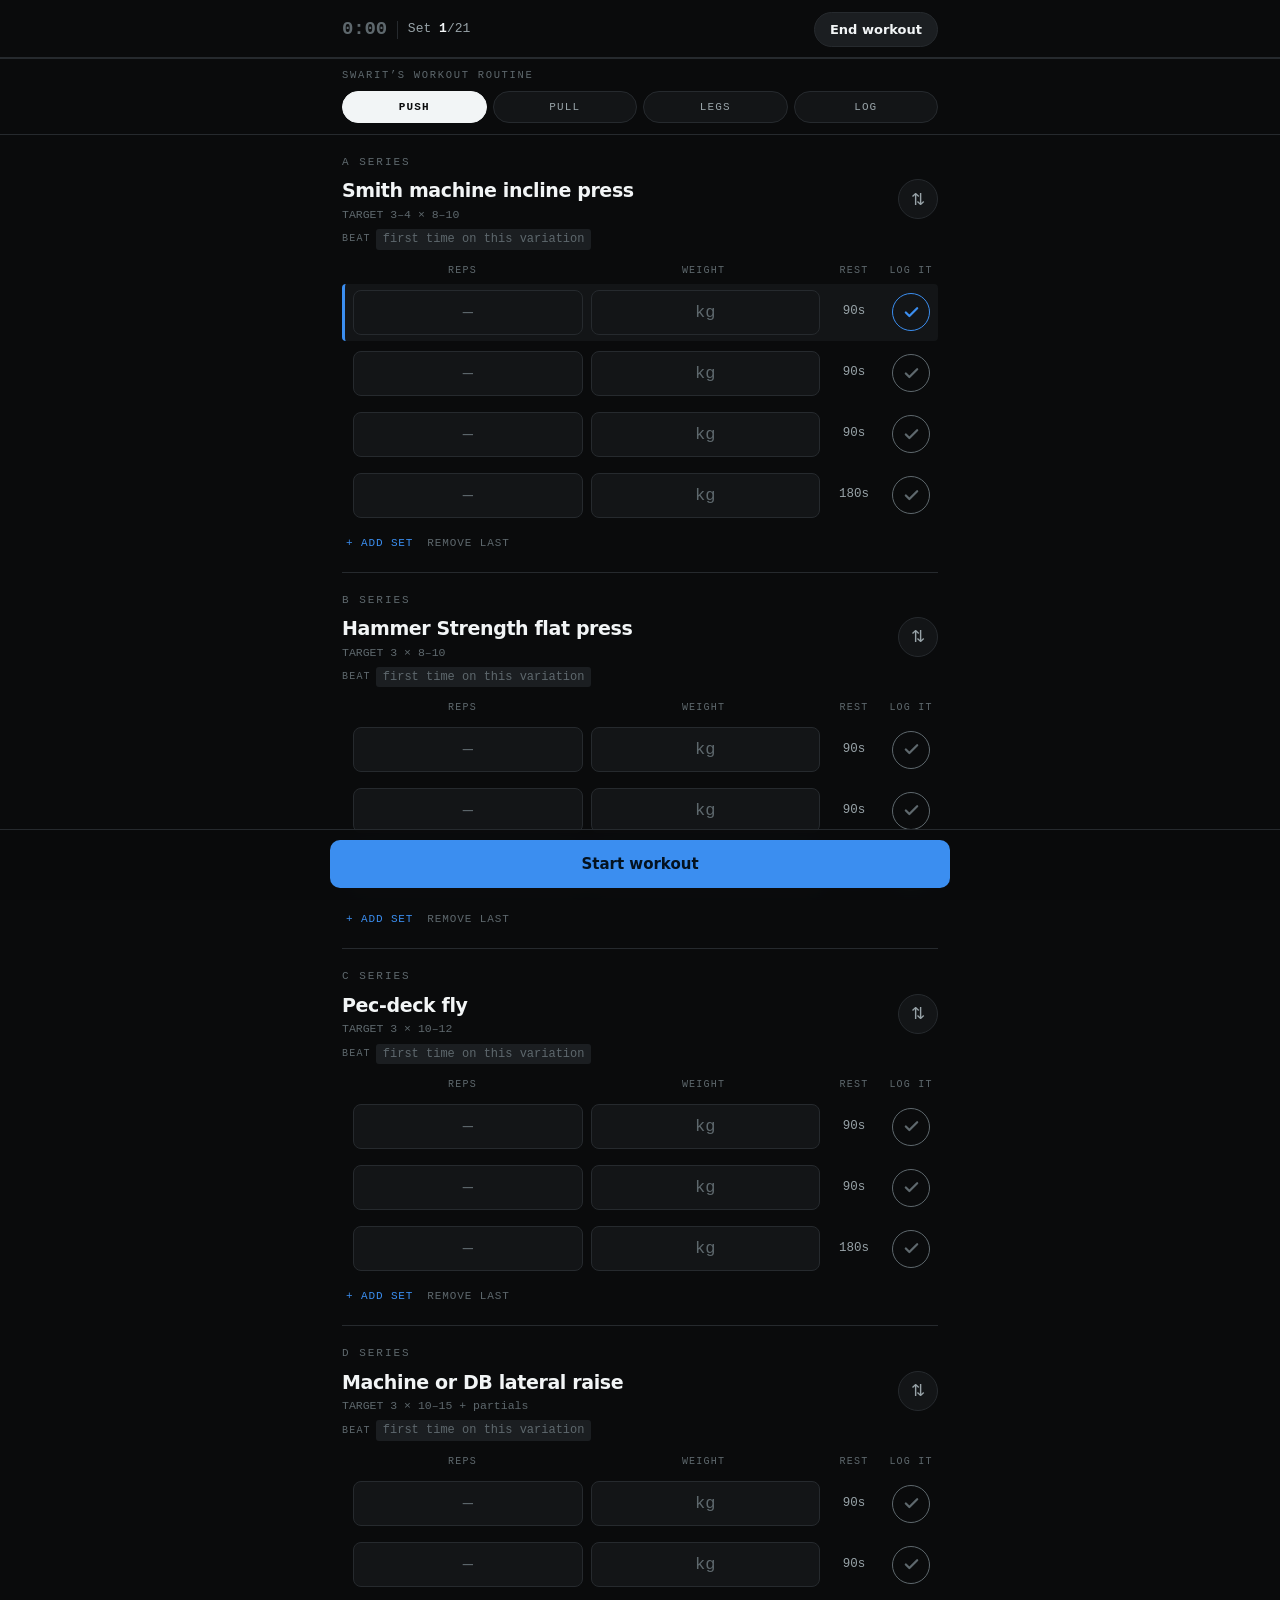
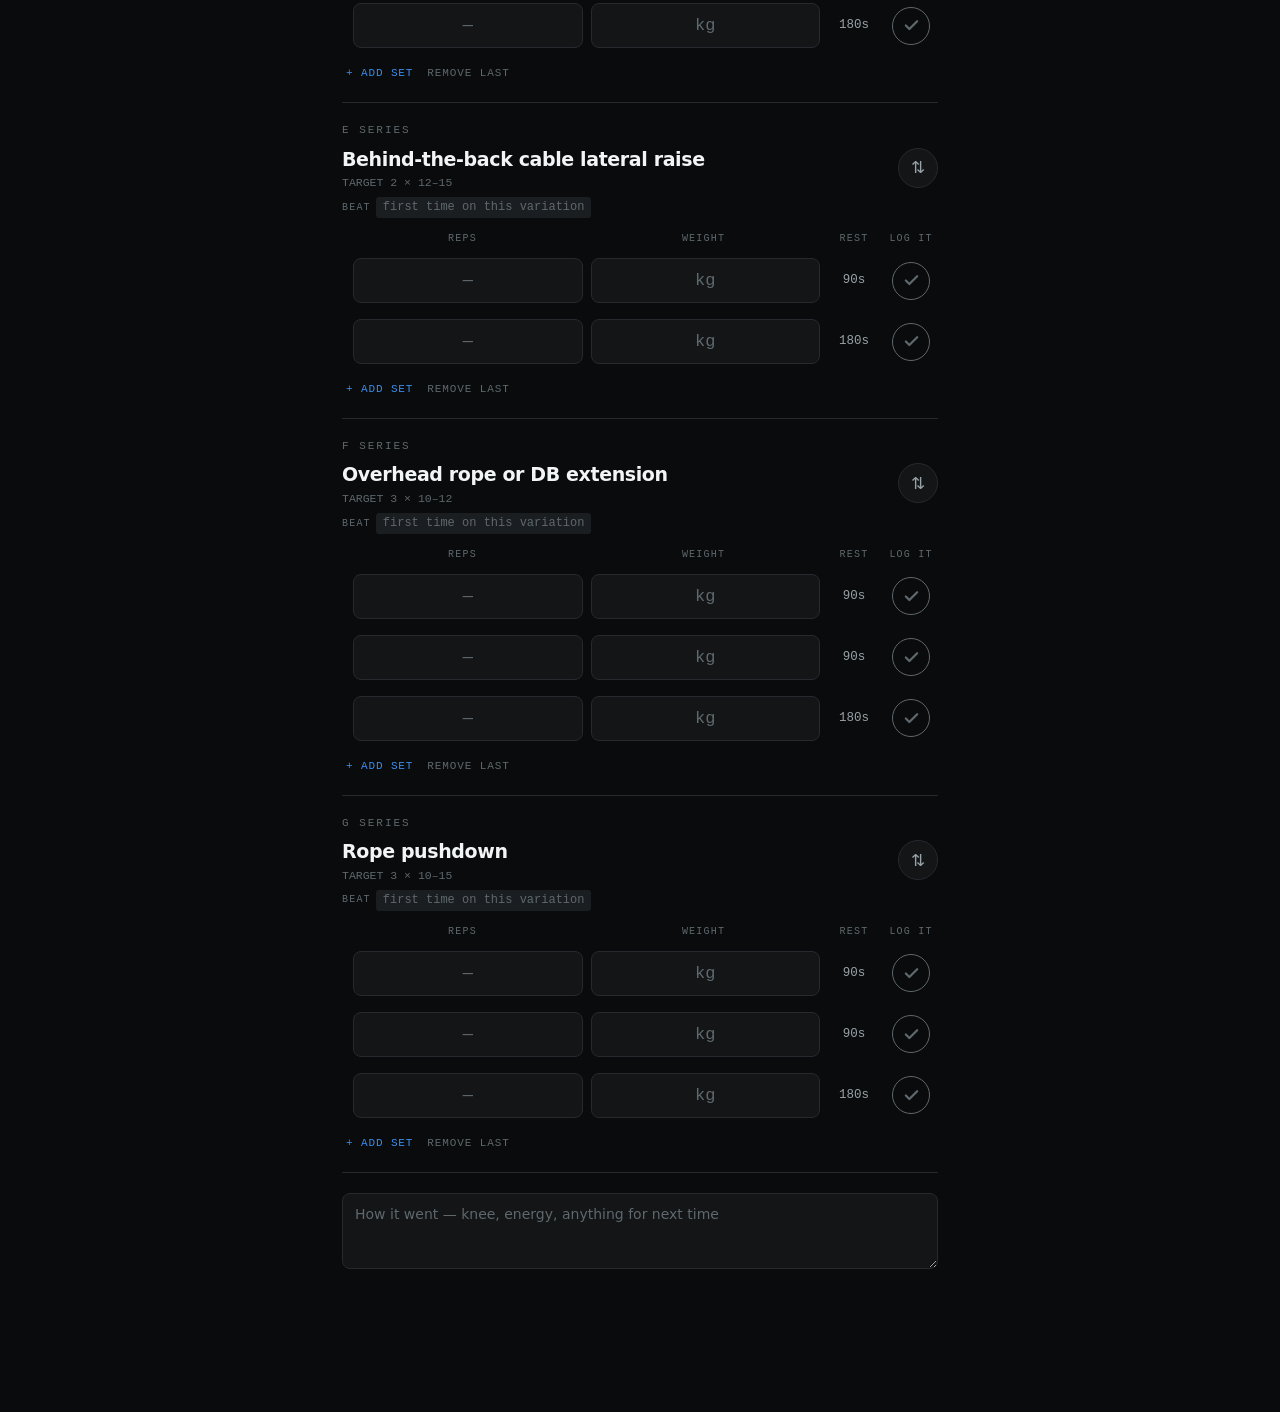
==== ppl/index.html @ a6d0f115 "Add files via upload" ====
<!DOCTYPE html>
<html lang="en">
<head>
<meta charset="utf-8">
<meta name="viewport" content="width=device-width, initial-scale=1, maximum-scale=1, viewport-fit=cover">
<title>Swarit's Workout Routine</title>
<meta name="theme-color" content="#0A0B0C">
<meta name="apple-mobile-web-app-capable" content="yes">
<meta name="mobile-web-app-capable" content="yes">
<meta name="apple-mobile-web-app-status-bar-style" content="black-translucent">
<meta name="apple-mobile-web-app-title" content="Swarit PPL">
<link rel="manifest" href="manifest.webmanifest">
<link rel="apple-touch-icon" href="icon-180.png">
<link rel="icon" href="icon-192.png">
<style>
  :root {
    --bg: #0A0B0C;
    --surface: #131517;
    --surface-2: #1B1E21;
    --line: #262A2E;
    --text: #F2F5F6;
    --text-2: #98A3A8;
    --text-3: #5E686D;
    --blue: #3B8EF0;
    --blue-dim: #17324F;
    --up: #35C07A;
    --up-dim: #143224;
    --hold: #D9A62B;
    --display: system-ui, -apple-system, 'Segoe UI', Roboto, 'Helvetica Neue', sans-serif;
    --mono: ui-monospace, 'SF Mono', 'Roboto Mono', Menlo, Consolas, monospace;
  }

  * { box-sizing: border-box; -webkit-tap-highlight-color: transparent; }

  body {
    margin: 0; background: var(--bg); color: var(--text);
    font-family: var(--display); font-size: 15px; line-height: 1.4;
    padding-bottom: 108px;
  }
  .wrap { max-width: 620px; margin: 0 auto; padding: 0 12px; }

  /* ---------- header ---------- */
  .top {
    position: sticky; top: 0; z-index: 40; background: var(--bg);
    border-bottom: 1px solid var(--line);
  }
  .toprow {
    display: flex; align-items: center; gap: 10px;
    padding: 12px 12px 10px; max-width: 620px; margin: 0 auto;
  }
  .clock {
    font-family: var(--mono); font-size: 19px; font-weight: 700;
    font-variant-numeric: tabular-nums; letter-spacing: -.01em;
  }
  .clock.off { color: var(--text-3); }
  .divider { width: 1px; height: 18px; background: var(--line); }
  .setcount { font-family: var(--mono); font-size: 13px; color: var(--text-2); }
  .setcount b { color: var(--text); font-weight: 700; }
  .endbtn {
    margin-left: auto; background: var(--surface-2); border: 1px solid var(--line);
    color: var(--text); font-family: var(--display); font-size: 13px; font-weight: 600;
    padding: 9px 15px; border-radius: 20px; cursor: pointer;
  }
  .endbtn.primary { background: var(--blue); border-color: var(--blue); color: #061018; }
  .endbtn:disabled { opacity: .45; cursor: not-allowed; }

  .progress { height: 2px; background: var(--line); }
  .progress > div { height: 100%; background: var(--blue); width: 0; transition: width .25s; }

  .apptitle {
    max-width: 620px; margin: 0 auto; padding: 9px 12px 0;
    font-family: var(--mono); font-size: 10.5px; letter-spacing: .16em;
    text-transform: uppercase; color: var(--text-3);
  }
  .tabs { display: flex; gap: 6px; padding: 8px 12px 11px; max-width: 620px; margin: 0 auto; }
  .tab {
    flex: 1; background: var(--surface); border: 1px solid var(--line); color: var(--text-2);
    font-family: var(--mono); font-size: 11px; font-weight: 500; letter-spacing: .1em;
    text-transform: uppercase; padding: 9px 4px; border-radius: 18px; cursor: pointer;
  }
  .tab[aria-selected="true"] { background: var(--text); border-color: var(--text); color: var(--bg); font-weight: 700; }
  .tab:focus-visible, .endbtn:focus-visible { outline: 2px solid var(--blue); outline-offset: 2px; }

  /* ---------- exercise ---------- */
  .series {
    font-family: var(--mono); font-size: 11px; letter-spacing: .18em; text-transform: uppercase;
    color: var(--text-3); margin: 20px 0 7px;
  }
  .exhead { display: flex; align-items: flex-start; gap: 11px; }
  .exname { word-break: break-word; }
  .exname { font-size: 19px; font-weight: 700; letter-spacing: -.02em; margin: 0; }
  .exspec { font-family: var(--mono); font-size: 11.5px; color: var(--text-3); margin-top: 3px; }
  .swapbtn {
    flex: none; width: 40px; height: 40px; border-radius: 50%;
    background: var(--surface); border: 1px solid var(--line); color: var(--text-2);
    font-size: 17px; line-height: 1; cursor: pointer; margin-top: 2px;
  }
  .swapbtn.open { background: var(--blue); border-color: var(--blue); color: #04121F; }
  .swapbtn:focus-visible { outline: 2px solid var(--blue); outline-offset: 2px; }
  .swappanel {
    margin-top: 10px; background: var(--surface); border: 1px solid var(--line);
    border-radius: 10px; padding: 6px; display: flex; flex-direction: column; gap: 2px;
  }
  .swapopt {
    display: flex; align-items: center; justify-content: space-between; gap: 8px;
    width: 100%; text-align: left; background: transparent; border: 0; border-radius: 7px;
    color: var(--text-2); font-family: var(--display); font-size: 14px; font-weight: 500;
    padding: 11px 11px; cursor: pointer;
  }
  .swapopt.on { background: var(--blue-dim); color: var(--text); font-weight: 700; }
  .swapopt .deflab {
    font-family: var(--mono); font-size: 9px; letter-spacing: .12em; text-transform: uppercase;
    color: var(--text-3);
  }
  .swapopt:focus-visible { outline: 2px solid var(--blue); outline-offset: -2px; }
  .prevline {
    font-family: var(--mono); font-size: 12px; color: var(--text-2); margin-top: 6px;
    display: flex; flex-wrap: wrap; gap: 5px; align-items: center;
  }
  .prevlabel { font-size: 10px; letter-spacing: .12em; text-transform: uppercase; color: var(--text-3); }
  .pill { background: var(--surface-2); border-radius: 3px; padding: 2px 7px; color: var(--text-2); }
  .pill.none { color: var(--text-3); }

  /* ---------- set table ---------- */
  .thead {
    display: grid; grid-template-columns: 1fr 1fr 52px 46px; gap: 8px;
    padding: 14px 4px 6px; font-family: var(--mono); font-size: 10px;
    letter-spacing: .12em; text-transform: uppercase; color: var(--text-3);
  }
  .thead span:nth-child(1), .thead span:nth-child(2) { text-align: center; }
  .thead span:nth-child(3), .thead span:nth-child(4) { text-align: center; }

  .row {
    display: grid; grid-template-columns: 1fr 1fr 52px 46px; gap: 8px;
    align-items: center; padding: 6px 4px 6px 8px; border-left: 3px solid transparent;
    border-radius: 4px; margin-bottom: 4px;
  }
  .row.active { border-left-color: var(--blue); background: var(--surface); }
  .row.done { opacity: .55; }

  input.f {
    width: 100%; background: var(--surface); border: 1px solid var(--line); border-radius: 8px;
    color: var(--text); font-family: var(--mono); font-size: 17px; font-weight: 500;
    padding: 12px 6px; text-align: center; -moz-appearance: textfield;
  }
  input.f::-webkit-outer-spin-button, input.f::-webkit-inner-spin-button { -webkit-appearance: none; margin: 0; }
  input.f:focus { outline: none; border-color: var(--blue); }
  input.f::placeholder { color: var(--text-3); font-weight: 400; }
  .row.done input.f { border-color: transparent; background: transparent; }

  .restcell {
    font-family: var(--mono); font-size: 12.5px; color: var(--text-2); text-align: center;
    font-variant-numeric: tabular-nums;
  }
  .restcell.counting { color: var(--blue); font-weight: 700; }

  .logit {
    width: 38px; height: 38px; margin: 0 auto; border-radius: 50%;
    border: 1.5px solid var(--text-3); background: transparent; color: var(--text-3);
    display: flex; align-items: center; justify-content: center; cursor: pointer; padding: 0;
  }
  .logit svg { width: 17px; height: 17px; }
  .row.active .logit { border-color: var(--blue); color: var(--blue); }
  .logit.done { background: var(--up); border-color: var(--up); color: #06180E; }
  .logit.beat { box-shadow: 0 0 0 3px var(--up-dim); }
  .logit:focus-visible { outline: 2px solid var(--blue); outline-offset: 2px; }

  .rowbtns { display: flex; gap: 14px; padding: 4px 4px 0; }
  .link {
    background: none; border: 0; padding: 5px 0; cursor: pointer; color: var(--blue);
    font-family: var(--mono); font-size: 11px; letter-spacing: .08em; text-transform: uppercase;
  }
  .link.quiet { color: var(--text-3); }

  .exdiv { height: 1px; background: var(--line); margin: 18px 0 0; }

  textarea.notes {
    width: 100%; background: var(--surface); border: 1px solid var(--line); border-radius: 8px;
    color: var(--text); font-family: var(--display); font-size: 14px; padding: 12px;
    margin-top: 20px; min-height: 76px; resize: vertical;
  }
  textarea.notes:focus { outline: none; border-color: var(--blue); }
  textarea.notes::placeholder { color: var(--text-3); }

  /* ---------- bottom bar ---------- */
  .bar {
    position: fixed; left: 0; right: 0; bottom: 0; z-index: 50;
    background: rgba(10,11,12,.93); backdrop-filter: blur(10px);
    border-top: 1px solid var(--line);
    padding: 10px 12px calc(12px + env(safe-area-inset-bottom));
  }
  .bar-in { max-width: 620px; margin: 0 auto; display: flex; align-items: center; gap: 10px; }
  .resting { flex: 1; }
  .resting .rlabel {
    font-family: var(--mono); font-size: 10px; letter-spacing: .14em; text-transform: uppercase;
    color: var(--text-3);
  }
  .resting .rtime {
    font-family: var(--mono); font-size: 26px; font-weight: 700; color: var(--blue);
    font-variant-numeric: tabular-nums; line-height: 1.05;
  }
  .skip {
    background: var(--surface-2); border: 1px solid var(--line); color: var(--text);
    font-family: var(--display); font-size: 13px; font-weight: 600; padding: 11px 16px;
    border-radius: 10px; cursor: pointer;
  }
  .go {
    flex: 1; border: 0; border-radius: 10px; background: var(--blue); color: #04121F;
    font-family: var(--display); font-size: 15px; font-weight: 700; padding: 15px 10px; cursor: pointer;
  }
  .go.save { background: var(--up); color: #04180D; }
  .go:disabled { background: var(--surface-2); color: var(--text-3); cursor: not-allowed; }

  /* ---------- history ---------- */
  .hcard { background: var(--surface); border: 1px solid var(--line); border-radius: 10px; padding: 13px; margin-top: 10px; }
  .hhead { display: flex; justify-content: space-between; align-items: baseline; gap: 10px; }
  .hday { font-size: 15px; font-weight: 700; }
  .hmeta { font-family: var(--mono); font-size: 11px; color: var(--text-3); }
  .hline { font-family: var(--mono); font-size: 11.5px; color: var(--text-2); margin-top: 6px; }
  .hline b { color: var(--text); font-weight: 500; }
  .hnote { font-size: 13px; color: var(--text-2); font-style: italic; margin-top: 9px; }
  .empty { border: 1px dashed var(--line); border-radius: 10px; padding: 30px 20px; text-align: center; margin-top: 16px; }
  .empty h3 { margin: 0 0 6px; font-size: 16px; }
  .empty p { margin: 0; font-size: 13.5px; color: var(--text-2); }
  .sect { font-family: var(--mono); font-size: 10.5px; letter-spacing: .16em; text-transform: uppercase; color: var(--text-3); margin: 24px 0 0; }

  .toast {
    position: fixed; left: 50%; transform: translateX(-50%); bottom: 100px; z-index: 60;
    background: var(--text); color: var(--bg); font-family: var(--mono); font-size: 12px;
    font-weight: 500; padding: 10px 15px; border-radius: 6px; opacity: 0;
    pointer-events: none; transition: opacity .18s;
  }
  .toast.show { opacity: 1; }

  @media (prefers-reduced-motion: reduce) { * { transition: none !important; } }
</style>
</head>
<body>

<div class="top">
  <div class="toprow">
    <div class="clock off" id="clock">0:00</div>
    <div class="divider"></div>
    <div class="setcount" id="setcount">Set <b>0</b>/0</div>
    <button class="endbtn" id="endBtn">End workout</button>
  </div>
  <div class="progress"><div id="progbar"></div></div>
  <div class="apptitle">Swarit&#8217;s Workout Routine</div>
  <div class="tabs" role="tablist">
    <button class="tab" role="tab" data-view="push" aria-selected="true">Push</button>
    <button class="tab" role="tab" data-view="pull" aria-selected="false">Pull</button>
    <button class="tab" role="tab" data-view="legs" aria-selected="false">Legs</button>
    <button class="tab" role="tab" data-view="history" aria-selected="false">Log</button>
  </div>
</div>

<div class="wrap" id="main"></div>

<div class="bar" id="bar">
  <div class="bar-in" id="barIn"></div>
</div>

<div class="toast" id="toast"></div>

<script>
(function () {
  'use strict';

  var PLAN = {
    push: { label: 'Push day', ex: [
      { id: 'p1', name: 'Smith machine incline press', sets: 4, spec: '3–4 × 8–10',
        alts: ['Barbell incline press', 'Incline DB press', 'Incline chest press machine'] },
      { id: 'p2', name: 'Hammer Strength flat press', sets: 3, spec: '3 × 8–10',
        alts: ['Flat DB press', 'Smith flat press', 'Machine chest press'] },
      { id: 'p3', name: 'Pec-deck fly', sets: 3, spec: '3 × 10–12',
        alts: ['Cable fly, high to low', 'Cable crossover', 'Incline DB fly'] },
      { id: 'p4', name: 'Machine or DB lateral raise', sets: 3, spec: '3 × 10–15 + partials',
        alts: ['DB lateral raise', 'Machine lateral raise', 'Leaning DB lateral raise'] },
      { id: 'p5', name: 'Behind-the-back cable lateral raise', sets: 2, spec: '2 × 12–15',
        alts: ['Neutral-grip lateral raise', 'Cable lateral raise across body', 'Cable Y-raise'] },
      { id: 'p6', name: 'Overhead rope or DB extension', sets: 3, spec: '3 × 10–12',
        alts: ['Two-hand overhead DB extension', 'EZ-bar skullcrusher', 'Single-arm overhead cable'] },
      { id: 'p7', name: 'Rope pushdown', sets: 3, spec: '3 × 10–15',
        alts: ['Straight-bar pushdown', 'Single-arm cable pushdown', 'Dip machine'] }
    ]},
    pull: { label: 'Pull day', ex: [
      { id: 'l1', name: 'Lat pulldown', sets: 4, spec: '3–4 × 8–12',
        alts: ['Neutral-grip pulldown', 'Assisted pull-up', 'Single-arm lat pulldown'] },
      { id: 'l2', name: 'Chest-supported row or T-bar row', sets: 4, spec: '3–4 × 8–12',
        alts: ['T-bar row', 'Chest-supported DB row', 'Machine row'] },
      { id: 'l3', name: 'Close-grip cable row', sets: 3, spec: '3 × 8–12',
        alts: ['Seated machine row', 'Single-arm DB row', 'Wide-grip cable row'] },
      { id: 'l4', name: 'Rear-delt fly', sets: 4, spec: '4 × 12–15',
        alts: ['Reverse pec-deck', 'Cable rear-delt fly', 'Chest-supported DB rear fly'] },
      { id: 'l5', name: 'Face pull + shrug', sets: 3, spec: '2–3 × 15–20 / 10–15',
        alts: ['Cable face pull only', 'Band pull-apart + shrug', 'DB shrug only'] },
      { id: 'l6', name: 'Hyperextension or half deadlift', sets: 3, spec: '3 × 8–12',
        alts: ['45° hyperextension', 'Half deadlift / rack pull', 'Light good morning'] },
      { id: 'l7', name: 'Incline DB curl', sets: 3, spec: '3 × 8–12',
        alts: ['Bayesian cable curl', 'Preacher curl', 'Standing DB curl'] },
      { id: 'l8', name: 'Hammer or reverse curl', sets: 3, spec: '2–3 × 10–12',
        alts: ['Rope hammer curl', 'Reverse EZ-bar curl', 'Cross-body hammer curl'] }
    ]},
    legs: { label: 'Legs day', ex: [
      { id: 'g1', name: 'Barbell heels-elevated squat', sets: 4, spec: '3–4 × 8–10',
        alts: ['Box squat', 'Hack squat', 'Smith heels-elevated squat', 'Leg press, both legs'] },
      { id: 'g2', name: 'Romanian deadlift', sets: 4, spec: '3–4 × 8–10',
        alts: ['DB Romanian deadlift', 'Cable pull-through', 'Light good morning'] },
      { id: 'g3', name: 'Leg press — one leg at a time', sets: 3, spec: '3 × 10–12 / leg',
        alts: ['Bulgarian split squat', 'Walking lunge', 'Single-leg hack squat'] },
      { id: 'g4', name: 'Lying or seated hamstring curl', sets: 3, spec: '3 × 10–15',
        alts: ['Seated hamstring curl', 'Lying hamstring curl', 'Assisted Nordic curl'] },
      { id: 'g5', name: 'Abductor + adductor machine', sets: 3, spec: '3 × 12–15',
        alts: ['Cable hip abduction', 'Banded lateral walk', 'Copenhagen plank'] },
      { id: 'g6', name: 'Seated calf raise', sets: 4, spec: '3–4 × 10–15',
        alts: ['Standing calf raise', 'Leg press calf raise', 'Single-leg calf raise'] },
      { id: 'g7', name: 'Machine crunches', sets: 3, spec: '3 × 12–20',
        alts: ['Cable crunch', 'Weighted decline crunch', 'Hanging knee raise'] },
      { id: 'g8', name: 'Leg raise + suitcase carry', sets: 3, spec: '2–3 × 10–15 / 30 s',
        alts: ['Hanging leg raise + carry', 'Captain\'s chair raise', 'Suitcase carry only'] }
    ]}
  };

  var SERIES = 'ABCDEFGHIJ';
  var REST_SET = 90, REST_EX = 180;
  var K_SESSIONS = 'ppl:sessions', K_DRAFT = 'ppl:draft';

  var state = { view: 'push', sessions: [], draft: null, saveTimer: null, storageOK: true, swapOpen: null };
  var rest = { left: 0, running: false, tick: null, mode: 'set', row: null };
  var clockTick = null;

  var main = document.getElementById('main');
  var toastEl = document.getElementById('toast');
  var clockEl = document.getElementById('clock');
  var setcountEl = document.getElementById('setcount');
  var progEl = document.getElementById('progbar');
  var barIn = document.getElementById('barIn');

  /* ---------- storage ---------- */
  var LS = (function () {
    try { var k = '__t'; window.localStorage.setItem(k, '1'); window.localStorage.removeItem(k); return window.localStorage; }
    catch (e) { return null; }
  })();

  function load(key, fb) {
    if (window.storage) {
      return window.storage.get(key).then(function (r) {
        if (!r || !r.value) return fb;
        try { return JSON.parse(r.value); } catch (e) { return fb; }
      }).catch(function () { return fb; });
    }
    if (LS) {
      try { var v = LS.getItem(key); return Promise.resolve(v ? JSON.parse(v) : fb); }
      catch (e) { return Promise.resolve(fb); }
    }
    return Promise.resolve(fb);
  }

  function save(key, val) {
    if (window.storage) {
      return window.storage.set(key, JSON.stringify(val)).catch(function () {
        state.storageOK = false; toast('Saving failed'); return null;
      });
    }
    if (LS) {
      try { LS.setItem(key, JSON.stringify(val)); } catch (e) { toast('Storage full'); }
      return Promise.resolve(null);
    }
    return Promise.resolve(null);
  }
  function toast(msg) {
    toastEl.textContent = msg; toastEl.classList.add('show');
    setTimeout(function () { toastEl.classList.remove('show'); }, 2100);
  }

  /* ---------- draft ---------- */
  function blankDraft(day) {
    var d = { day: day, started: null, notes: '', ex: {}, variant: {} };
    PLAN[day].ex.forEach(function (e) {
      d.ex[e.id] = [];
      for (var i = 0; i < e.sets; i++) d.ex[e.id].push({ w: '', r: '', done: false });
    });
    return d;
  }
  function ensureDraft(day) {
    if (!state.draft || state.draft.day !== day) state.draft = blankDraft(day);
    if (!state.draft.variant) state.draft.variant = {};
    PLAN[day].ex.forEach(function (e) {
      if (!Array.isArray(state.draft.ex[e.id])) {
        state.draft.ex[e.id] = [];
        for (var i = 0; i < e.sets; i++) state.draft.ex[e.id].push({ w: '', r: '', done: false });
      }
    });
    return state.draft;
  }
  function queueSave() {
    if (state.saveTimer) clearTimeout(state.saveTimer);
    state.saveTimer = setTimeout(function () { save(K_DRAFT, state.draft); }, 600);
  }

  /* ---------- history helpers ---------- */
  function num(v) { var n = parseFloat(v); return isNaN(n) ? null : n; }
  function setStr(s) { var w = num(s.w), r = num(s.r); return (w === null || r === null) ? null : w + '×' + r; }
  function fmtDate(ts) {
    return ts ? new Date(ts).toLocaleDateString(undefined, { day: '2-digit', month: 'short' }) : '';
  }
  function fmtDur(ms) {
    var s = Math.floor(ms / 1000), h = Math.floor(s / 3600), m = Math.round((s % 3600) / 60);
    return h > 0 ? h + ' h ' + m + ' min' : m + ' min';
  }
  function defaultName(exId) {
    var e = findEx(exId);
    return e ? e.name : exId;
  }
  function variantOf(exId) {
    var d = state.draft;
    return (d && d.variant && d.variant[exId]) ? d.variant[exId] : defaultName(exId);
  }
  function sessionVariant(s, exId) {
    return (s.variant && s.variant[exId]) ? s.variant[exId] : defaultName(exId);
  }
  function lastSetsFor(exId, day) {
    var want = variantOf(exId);
    for (var i = state.sessions.length - 1; i >= 0; i--) {
      var s = state.sessions[i];
      if (s.day !== day) continue;
      if (sessionVariant(s, exId) !== want) continue;
      var a = s.ex && s.ex[exId];
      if (a && a.length) return { sets: a, when: s.finished || s.started };
    }
    return null;
  }
  function lastSessionFor(day) {
    for (var i = state.sessions.length - 1; i >= 0; i--) if (state.sessions[i].day === day) return state.sessions[i];
    return null;
  }
  function beatsPrev(cur, prev) {
    var cw = num(cur.w), cr = num(cur.r);
    if (cw === null || cr === null) return false;
    if (!prev) return false;
    var pw = num(prev.w), pr = num(prev.r);
    if (pw === null || pr === null) return false;
    return cw > pw || (cw === pw && cr > pr);
  }

  /* ---------- set counting ---------- */
  function totalSets(day) {
    var d = ensureDraft(day), n = 0;
    Object.keys(d.ex).forEach(function (k) { n += d.ex[k].length; });
    return n;
  }
  function doneSets(day) {
    var d = ensureDraft(day), n = 0;
    Object.keys(d.ex).forEach(function (k) {
      d.ex[k].forEach(function (s) { if (s.done) n++; });
    });
    return n;
  }
  function activeIndex(day) {
    var d = ensureDraft(day), plan = PLAN[day], idx = 0;
    for (var i = 0; i < plan.ex.length; i++) {
      var rows = d.ex[plan.ex[i].id];
      for (var j = 0; j < rows.length; j++) {
        if (!rows[j].done) return { ex: plan.ex[i].id, row: j, n: idx };
        idx++;
      }
    }
    return null;
  }
  function paintCounts() {
    if (state.view === 'history') return;
    var day = state.view, tot = totalSets(day), dn = doneSets(day);
    setcountEl.innerHTML = 'Set <b>' + Math.min(dn + 1, tot) + '</b>/' + tot;
    progEl.style.width = (tot ? (dn / tot) * 100 : 0) + '%';
  }

  /* ---------- clock ---------- */
  function paintClock() {
    if (state.view === 'history' || !state.draft || !state.draft.started) {
      clockEl.textContent = '0:00'; clockEl.classList.add('off'); return;
    }
    var s = Math.max(0, Math.floor((Date.now() - state.draft.started) / 1000));
    var h = Math.floor(s / 3600), m = Math.floor((s % 3600) / 60), ss = s % 60;
    clockEl.textContent = (h > 0 ? h + ':' + String(m).padStart(2, '0') : String(m)) + ':' + String(ss).padStart(2, '0');
    clockEl.classList.remove('off');
  }
  function startClock() {
    if (clockTick) clearInterval(clockTick);
    clockTick = setInterval(paintClock, 1000); paintClock();
  }
  function stopClock() { if (clockTick) clearInterval(clockTick); clockTick = null; paintClock(); }

  /* ---------- rest ---------- */
  function startRest(mode, rowKey) {
    rest.mode = mode; rest.row = rowKey;
    rest.left = mode === 'exercise' ? REST_EX : REST_SET;
    rest.running = true;
    if (rest.tick) clearInterval(rest.tick);
    rest.tick = setInterval(function () {
      rest.left--;
      if (rest.left <= 0) { endRest(true); return; }
      paintBar(); paintRowRest();
    }, 1000);
    paintBar(); paintRowRest();
  }
  function endRest(fired) {
    if (rest.tick) clearInterval(rest.tick);
    rest.running = false; rest.left = 0;
    var wasEx = rest.mode === 'exercise';
    rest.row = null;
    paintBar(); paintRowRest();
    if (fired) toast(wasEx ? 'Rest done — next exercise' : 'Rest done — next set');
  }
  function mmss(n) { return Math.floor(n / 60) + ':' + String(n % 60).padStart(2, '0'); }
  function paintRowRest() {
    Array.prototype.forEach.call(main.querySelectorAll('.restcell'), function (c) {
      var key = c.getAttribute('data-rest');
      if (rest.running && key === rest.row) {
        c.textContent = mmss(rest.left); c.classList.add('counting');
      } else {
        c.textContent = c.getAttribute('data-default'); c.classList.remove('counting');
      }
    });
  }

  /* ---------- bottom bar ---------- */
  function paintBar() {
    if (state.view === 'history') { document.getElementById('bar').style.display = 'none'; return; }
    document.getElementById('bar').style.display = '';
    var started = state.draft && state.draft.started;

    if (rest.running) {
      barIn.innerHTML = '<div class="resting"><div class="rlabel">' +
        (rest.mode === 'exercise' ? 'Rest — next exercise' : 'Rest — next set') +
        '</div><div class="rtime">' + mmss(rest.left) + '</div></div>' +
        '<button class="skip" id="skipBtn">Skip rest</button>';
      document.getElementById('skipBtn').onclick = function () { endRest(false); };
      return;
    }
    if (!started) {
      barIn.innerHTML = '<button class="go" id="goBtn">Start workout</button>';
      document.getElementById('goBtn').onclick = beginSession;
      return;
    }
    var any = doneSets(state.view) > 0;
    barIn.innerHTML = '<button class="go save" id="goBtn"' + (any ? '' : ' disabled') + '>Save workout</button>';
    if (any) document.getElementById('goBtn').onclick = finishSession;
  }

  function beginSession() {
    var d = ensureDraft(state.view);
    d.started = Date.now();
    startClock(); queueSave(); render(); toast('Workout started');
  }

  function finishSession() {
    var d = state.draft;
    if (!d) return;
    var clean = { day: d.day, started: d.started || Date.now(), finished: Date.now(), notes: d.notes || '', ex: {}, variant: {} };
    Object.keys(d.variant || {}).forEach(function (k) { clean.variant[k] = d.variant[k]; });
    Object.keys(d.ex).forEach(function (k) {
      var rows = d.ex[k].filter(function (s) { return s.done && setStr(s); });
      if (rows.length) clean.ex[k] = rows.map(function (s) { return { w: s.w, r: s.r }; });
    });
    state.sessions.push(clean);
    save(K_SESSIONS, state.sessions);
    state.draft = null; save(K_DRAFT, null);
    stopClock(); endRest(false);
    toast('Saved — ' + fmtDur(clean.finished - clean.started));
    render();
  }

  document.getElementById('endBtn').addEventListener('click', function () {
    if (state.view === 'history') { setView('push'); return; }
    if (!state.draft || !state.draft.started) { toast('No workout running'); return; }
    if (this.dataset.armed) {
      delete this.dataset.armed; this.textContent = 'End workout'; this.classList.remove('primary');
      if (doneSets(state.view) > 0) finishSession();
      else { state.draft = null; save(K_DRAFT, null); stopClock(); endRest(false); toast('Workout discarded'); render(); }
    } else {
      this.dataset.armed = '1';
      this.textContent = doneSets(state.view) > 0 ? 'Save & end?' : 'Discard?';
      this.classList.add('primary');
      var b = this;
      setTimeout(function () {
        if (b.dataset.armed) { delete b.dataset.armed; b.textContent = 'End workout'; b.classList.remove('primary'); }
      }, 4000);
    }
  });

  /* ---------- render day ---------- */
  function checkSVG() {
    return '<svg viewBox="0 0 24 24" fill="none" stroke="currentColor" stroke-width="3.2" stroke-linecap="round" stroke-linejoin="round"><path d="M20 6L9 17l-5-5"/></svg>';
  }

  function render() {
    if (state.view === 'history') { renderHistory(); return; }
    var day = state.view, plan = PLAN[day], draft = ensureDraft(day);
    var act = activeIndex(day);
    var html = '';

    plan.ex.forEach(function (e, i) {
      var prev = lastSetsFor(e.id, day);
      var rows = draft.ex[e.id];

      var pills;
      if (prev) {
        var parts = prev.sets.map(setStr).filter(Boolean);
        pills = parts.map(function (p) { return '<span class="pill">' + p + '</span>'; }).join('') +
          '<span class="prevlabel">' + fmtDate(prev.when) + '</span>';
      } else {
        pills = '<span class="pill none">first time on this variation</span>';
      }

      var vName = variantOf(e.id);
      var swapped = vName !== e.name;
      var opts = [e.name].concat(e.alts || []);
      var open = state.swapOpen === e.id;

      var panel = '';
      if (open) {
        panel = '<div class="swappanel">' + opts.map(function (o) {
          return '<button class="swapopt' + (o === vName ? ' on' : '') + '" data-pick="' +
            e.id + '|' + esc(o) + '">' + esc(o) +
            (o === e.name ? '<span class="deflab">default</span>' : '') + '</button>';
        }).join('') + '</div>';
      }

      html += '<div class="series">' + SERIES[i] + ' Series</div>' +
        '<div class="exhead"><div style="flex:1"><h2 class="exname">' + esc(vName) + '</h2>' +
        '<div class="exspec">TARGET ' + e.spec + (swapped ? ' · SWAPPED' : '') + '</div>' +
        '<div class="prevline"><span class="prevlabel">Beat</span>' + pills + '</div></div>' +
        '<button class="swapbtn' + (open ? ' open' : '') + '" data-swap="' + e.id + '" aria-label="Swap exercise">⇅</button>' +
        '</div>' + panel +
        '<div class="thead"><span>Reps</span><span>Weight</span><span>Rest</span><span>Log it</span></div>';

      rows.forEach(function (s, j) {
        var isActive = act && act.ex === e.id && act.row === j;
        var isLast = j === rows.length - 1;
        var defRest = (isLast ? REST_EX : REST_SET) + 's';
        var pv = prev ? prev.sets[j] : null;
        var beat = s.done && beatsPrev(s, pv);
        html += '<div class="row' + (isActive ? ' active' : '') + (s.done ? ' done' : '') + '">' +
          '<input class="f" inputmode="numeric" data-ex="' + e.id + '" data-i="' + j + '" data-f="r" value="' + (s.r || '') + '" placeholder="' + (pv && num(pv.r) !== null ? pv.r : '—') + '" aria-label="Reps set ' + (j + 1) + '">' +
          '<input class="f" inputmode="decimal" data-ex="' + e.id + '" data-i="' + j + '" data-f="w" value="' + (s.w || '') + '" placeholder="' + (pv && num(pv.w) !== null ? pv.w + ' kg' : 'kg') + '" aria-label="Weight set ' + (j + 1) + '">' +
          '<div class="restcell" data-rest="' + e.id + '-' + j + '" data-default="' + defRest + '">' + defRest + '</div>' +
          '<button class="logit' + (s.done ? ' done' : '') + (beat ? ' beat' : '') + '" data-log="' + e.id + '-' + j + '" aria-label="Log set ' + (j + 1) + '">' + checkSVG() + '</button>' +
          '</div>';
      });

      html += '<div class="rowbtns"><button class="link" data-add="' + e.id + '">+ Add set</button>' +
        (rows.length > 1 ? '<button class="link quiet" data-del="' + e.id + '">Remove last</button>' : '') +
        '</div><div class="exdiv"></div>';
    });

    html += '<textarea class="notes" id="notes" placeholder="How it went — knee, energy, anything for next time">' + (draft.notes || '') + '</textarea>';
    var prevS = lastSessionFor(day);
    if (prevS && prevS.notes) {
      html += '<div class="sect">Last time you wrote</div><div class="hcard"><div class="hnote">' + esc(prevS.notes) + '</div></div>';
    }

    main.innerHTML = html;
    paintCounts(); paintBar(); paintRowRest();
    if (draft.started && !clockTick) startClock();
    paintClock();
  }

  function esc(s) {
    return String(s).replace(/[&<>"']/g, function (c) {
      return ({ '&': '&amp;', '<': '&lt;', '>': '&gt;', '"': '&quot;', "'": '&#39;' })[c];
    });
  }

  /* ---------- interactions ---------- */
  main.addEventListener('input', function (ev) {
    if (state.view === 'history' || !state.draft) return;
    var t = ev.target;
    if (t.classList && t.classList.contains('f')) {
      var ex = t.getAttribute('data-ex'), i = +t.getAttribute('data-i'), f = t.getAttribute('data-f');
      if (!state.draft.ex[ex] || !state.draft.ex[ex][i]) return;
      state.draft.ex[ex][i][f] = t.value;
      queueSave();
    } else if (t.id === 'notes') {
      state.draft.notes = t.value; queueSave();
    }
  });

  main.addEventListener('click', function (ev) {
    if (state.view === 'history' || !state.draft) return;
    var btn = ev.target.closest ? ev.target.closest('[data-log],[data-add],[data-del],[data-swap],[data-pick]') : null;
    if (!btn) return;

    var logKey = btn.getAttribute('data-log');
    var add = btn.getAttribute('data-add');
    var del = btn.getAttribute('data-del');
    var swap = btn.getAttribute('data-swap');
    var pick = btn.getAttribute('data-pick');

    if (swap) {
      state.swapOpen = (state.swapOpen === swap) ? null : swap;
      render();
      return;
    }
    if (pick) {
      var bits = pick.split('|'), pid = bits[0], pname = bits.slice(1).join('|');
      var base = findEx(pid);
      if (base) {
        if (pname === base.name) delete state.draft.variant[pid];
        else state.draft.variant[pid] = pname;
      }
      state.swapOpen = null;
      queueSave(); render();
      toast('Swapped to ' + pname);
      return;
    }

    if (logKey) {
      var parts = logKey.split('-'), exId = parts[0], j = +parts[1];
      var row = state.draft.ex[exId][j];
      var inputs = main.querySelectorAll('[data-ex="' + exId + '"][data-i="' + j + '"]');
      Array.prototype.forEach.call(inputs, function (inp) {
        var f = inp.getAttribute('data-f');
        if (!inp.value && inp.placeholder && inp.placeholder !== '—' && inp.placeholder !== 'kg') {
          inp.value = parseFloat(inp.placeholder);
        }
        row[f] = inp.value;
      });
      if (!setStr(row)) { toast('Enter reps and weight first'); return; }

      row.done = !row.done;
      if (row.done) {
        if (!state.draft.started) { state.draft.started = Date.now(); startClock(); }
        var isLast = j === state.draft.ex[exId].length - 1;
        startRest(isLast ? 'exercise' : 'set', logKey);
      } else if (rest.row === logKey) {
        endRest(false);
      }
      queueSave(); render();
      return;
    }

    if (add) { state.draft.ex[add].push({ w: '', r: '', done: false }); queueSave(); render(); }
    if (del) { if (state.draft.ex[del].length > 1) state.draft.ex[del].pop(); queueSave(); render(); }
  });

  /* ---------- history ---------- */
  function renderHistory() {
    document.getElementById('bar').style.display = 'none';
    clockEl.textContent = '0:00'; clockEl.classList.add('off');
    setcountEl.innerHTML = '<b>' + state.sessions.length + '</b> saved';
    progEl.style.width = '0';

    if (!state.sessions.length) {
      main.innerHTML = '<div class="empty"><h3>Nothing logged yet</h3><p>Start a workout, tap the check on each set as you finish it, then save. From session two, the grey numbers in each box are what you did last time.</p></div>';
      return;
    }

    var html = '<div class="sect">Top set over time</div>';
    ['g1', 'p1', 'l1'].forEach(function (id) {
      var e = findEx(id), ser = topSeries(id);
      if (!e || ser.length < 2) return;
      html += '<div class="hcard"><div class="hhead"><div class="hday">' + e.name + '</div>' +
        '<div class="hmeta">' + ser[ser.length - 1] + ' kg</div></div>' + spark(ser) + '</div>';
    });

    html += '<div class="sect">Workouts</div>';
    for (var i = state.sessions.length - 1; i >= 0; i--) {
      var s = state.sessions[i], plan = PLAN[s.day];
      if (!plan) continue;
      var dur = (s.finished && s.started && s.finished > s.started) ? ' · ' + fmtDur(s.finished - s.started) : '';
      html += '<div class="hcard"><div class="hhead"><div class="hday">' + plan.label + '</div>' +
        '<div class="hmeta">' + fmtDate(s.finished || s.started) + dur + '</div></div>';
      plan.ex.forEach(function (e) {
        var rows = s.ex[e.id];
        if (!rows || !rows.length) return;
        var vn = sessionVariant(s, e.id);
        html += '<div class="hline">' + esc(vn) + ' &nbsp;<b>' + rows.map(setStr).filter(Boolean).join('  ') + '</b></div>';
      });
      if (s.notes) html += '<div class="hnote">' + esc(s.notes) + '</div>';
      html += '</div>';
    }

    html += '<div class="rowbtns" style="margin:18px 0 6px"><button class="link" id="expBtn">Copy all data</button>' +
      '<button class="link quiet" id="clrBtn">Erase everything</button></div>';

    main.innerHTML = html;

    document.getElementById('expBtn').onclick = function () {
      var txt = JSON.stringify(state.sessions);
      if (navigator.clipboard) navigator.clipboard.writeText(txt).then(function () { toast('Copied'); }, function () { toast('Copy failed'); });
      else toast('Copy not available here');
    };
    document.getElementById('clrBtn').onclick = function () {
      if (this.dataset.armed) {
        state.sessions = []; save(K_SESSIONS, []); state.draft = null; save(K_DRAFT, null);
        toast('Log erased'); renderHistory();
      } else { this.dataset.armed = '1'; this.textContent = 'Tap again to confirm'; }
    };
  }

  function findEx(id) {
    var out = null;
    Object.keys(PLAN).forEach(function (d) { PLAN[d].ex.forEach(function (e) { if (e.id === id) out = e; }); });
    return out;
  }
  function topSeries(id) {
    var out = [];
    state.sessions.forEach(function (s) {
      var rows = s.ex && s.ex[id];
      if (!rows || !rows.length) return;
      var best = 0;
      rows.forEach(function (r) { var w = num(r.w); if (w !== null && w > best) best = w; });
      if (best > 0) out.push(best);
    });
    return out;
  }
  function spark(vals) {
    var w = 280, h = 42, pad = 4;
    var min = Math.min.apply(null, vals), max = Math.max.apply(null, vals), span = (max - min) || 1;
    var step = vals.length > 1 ? (w - pad * 2) / (vals.length - 1) : 0;
    var pts = vals.map(function (v, i) {
      return (pad + i * step).toFixed(1) + ',' + (h - pad - ((v - min) / span) * (h - pad * 2)).toFixed(1);
    }).join(' ');
    return '<svg viewBox="0 0 ' + w + ' ' + h + '" width="100%" height="' + h + '" preserveAspectRatio="none" style="margin-top:8px;display:block" aria-hidden="true">' +
      '<polyline points="' + pts + '" fill="none" stroke="#3B8EF0" stroke-width="2" stroke-linejoin="round" stroke-linecap="round"/></svg>';
  }

  /* ---------- views ---------- */
  function setView(v) {
    state.view = v;
    Array.prototype.forEach.call(document.querySelectorAll('.tab'), function (t) {
      t.setAttribute('aria-selected', t.getAttribute('data-view') === v ? 'true' : 'false');
    });
    render();
    window.scrollTo(0, 0);
  }
  Array.prototype.forEach.call(document.querySelectorAll('.tab'), function (t) {
    t.addEventListener('click', function () { setView(t.getAttribute('data-view')); });
  });

  /* ---------- boot ---------- */
  Promise.all([load(K_SESSIONS, []), load(K_DRAFT, null)]).then(function (r) {
    state.sessions = Array.isArray(r[0]) ? r[0] : [];
    state.draft = r[1] && r[1].day ? r[1] : null;
    if (!window.storage && !LS) toast('This browser blocks storage — data will not be saved');
    setView(state.draft ? state.draft.day : 'push');
  }).catch(function () { setView('push'); });
})();

/* ---- installable app plumbing ---- */
if ('serviceWorker' in navigator) {
  window.addEventListener('load', function () {
    navigator.serviceWorker.register('sw.js').catch(function () {});
  });
}

/* keep the screen awake while a workout is running, where supported */
(function () {
  var lock = null;
  async function request() {
    try { if ('wakeLock' in navigator && !lock) lock = await navigator.wakeLock.request('screen'); } catch (e) {}
  }
  document.addEventListener('click', request, { once: true });
  document.addEventListener('visibilitychange', function () {
    if (document.visibilityState === 'visible') { lock = null; request(); }
  });
})();
</script>
</body>
</html>
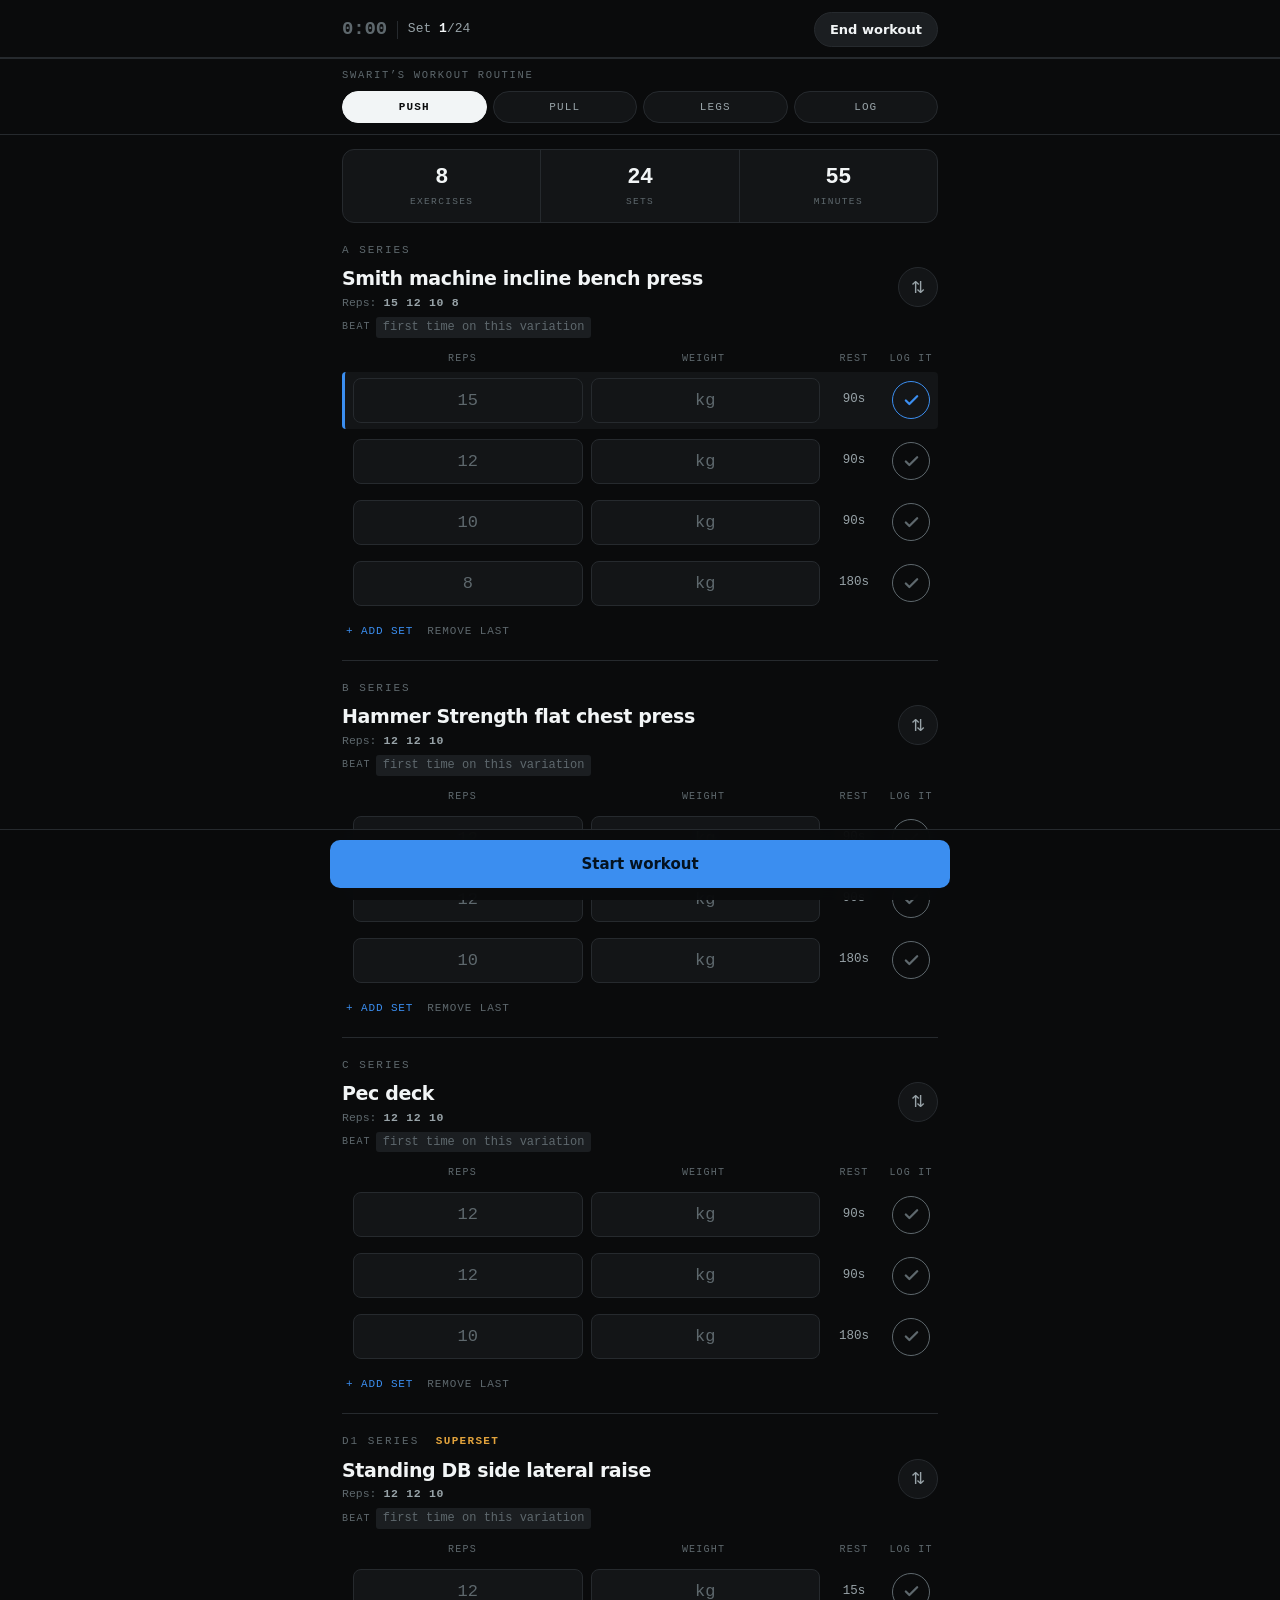
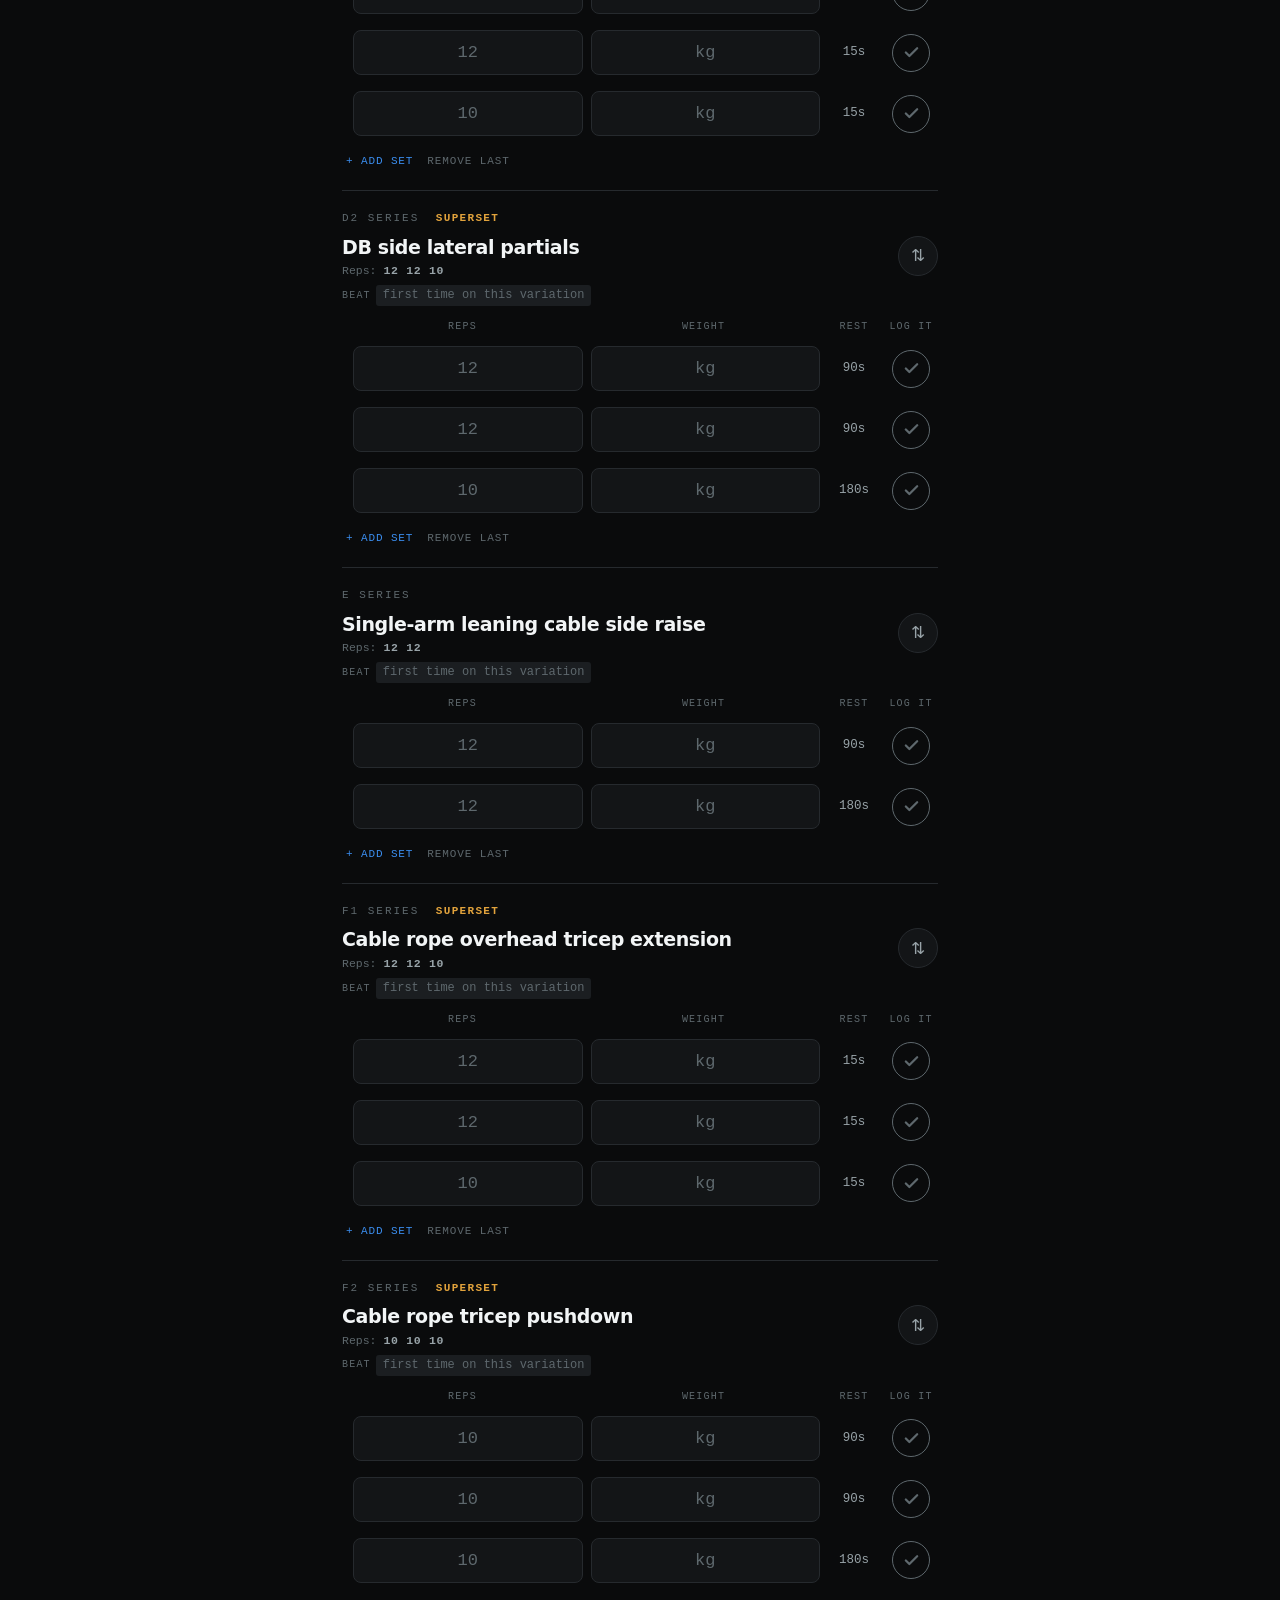
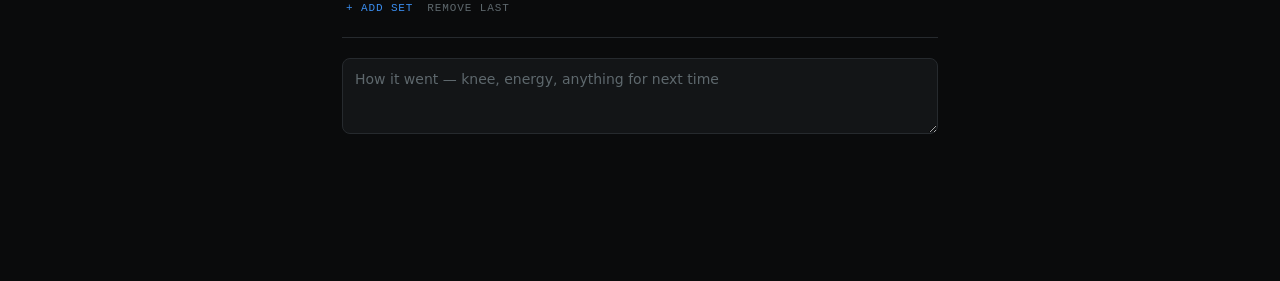
==== commit c872c7e5: "Update workout app" ====
--- a/ppl/index.html
+++ b/ppl/index.html
@@ -10,8 +10,10 @@
 <meta name="apple-mobile-web-app-status-bar-style" content="black-translucent">
 <meta name="apple-mobile-web-app-title" content="Swarit PPL">
 <link rel="manifest" href="manifest.webmanifest">
-<link rel="apple-touch-icon" href="icon-180.png">
-<link rel="icon" href="icon-192.png">
+<link rel="apple-touch-icon" sizes="180x180" href="icon-180.png">
+<link rel="icon" type="image/png" sizes="512x512" href="icon-512.png">
+<link rel="icon" type="image/png" sizes="192x192" href="icon-192.png">
+<link rel="icon" type="image/png" sizes="32x32" href="favicon.png">
 <style>
   :root {
     --bg: #0A0B0C;
@@ -82,6 +84,22 @@
   .tab:focus-visible, .endbtn:focus-visible { outline: 2px solid var(--blue); outline-offset: 2px; }
 
   /* ---------- exercise ---------- */
+  .overview {
+    display: flex; background: var(--surface); border: 1px solid var(--line);
+    border-radius: 12px; margin-top: 14px; overflow: hidden;
+  }
+  .ovcell { flex: 1; text-align: center; padding: 13px 4px; border-right: 1px solid var(--line); }
+  .ovcell:last-child { border-right: 0; }
+  .ovnum { font-family: var(--mono); font-size: 22px; font-weight: 700; letter-spacing: -.02em; }
+  .ovlab {
+    font-family: var(--mono); font-size: 9.5px; letter-spacing: .14em; text-transform: uppercase;
+    color: var(--text-3); margin-top: 2px;
+  }
+  .sstag {
+    color: #E2A33C; letter-spacing: .12em; margin-left: 8px; font-weight: 700;
+  }
+  .rlabel.ss, .rtime.ss { color: #E2A33C; }
+  .exspec b { color: var(--text-2); font-weight: 700; letter-spacing: .06em; }
   .series {
     font-family: var(--mono); font-size: 11px; letter-spacing: .18em; text-transform: uppercase;
     color: var(--text-3); margin: 20px 0 7px;
@@ -268,65 +286,73 @@
 
   var PLAN = {
     push: { label: 'Push day', ex: [
-      { id: 'p1', name: 'Smith machine incline press', sets: 4, spec: '3–4 × 8–10',
+      { id: 'p1', name: 'Smith machine incline bench press', reps: [15, 12, 10, 8],
         alts: ['Barbell incline press', 'Incline DB press', 'Incline chest press machine'] },
-      { id: 'p2', name: 'Hammer Strength flat press', sets: 3, spec: '3 × 8–10',
+      { id: 'p2', name: 'Hammer Strength flat chest press', reps: [12, 12, 10],
         alts: ['Flat DB press', 'Smith flat press', 'Machine chest press'] },
-      { id: 'p3', name: 'Pec-deck fly', sets: 3, spec: '3 × 10–12',
+      { id: 'p3', name: 'Pec deck', reps: [12, 12, 10],
         alts: ['Cable fly, high to low', 'Cable crossover', 'Incline DB fly'] },
-      { id: 'p4', name: 'Machine or DB lateral raise', sets: 3, spec: '3 × 10–15 + partials',
-        alts: ['DB lateral raise', 'Machine lateral raise', 'Leaning DB lateral raise'] },
-      { id: 'p5', name: 'Behind-the-back cable lateral raise', sets: 2, spec: '2 × 12–15',
-        alts: ['Neutral-grip lateral raise', 'Cable lateral raise across body', 'Cable Y-raise'] },
-      { id: 'p6', name: 'Overhead rope or DB extension', sets: 3, spec: '3 × 10–12',
+      { id: 'p4', name: 'Standing DB side lateral raise', reps: [12, 12, 10], ss: 'D', ssPos: 1,
+        alts: ['Machine lateral raise', 'Cable lateral raise', 'Leaning DB lateral raise'] },
+      { id: 'p5', name: 'DB side lateral partials', reps: [12, 12, 10], ss: 'D', ssPos: 2,
+        alts: ['Partials on the machine', 'Cable partials', 'Static hold at the top'] },
+      { id: 'p6', name: 'Single-arm leaning cable side raise', reps: [12, 12],
+        alts: ['Behind-the-back cable lateral raise', 'Neutral-grip lateral raise', 'Cable Y-raise'] },
+      { id: 'p7', name: 'Cable rope overhead tricep extension', reps: [12, 12, 10], ss: 'F', ssPos: 1,
         alts: ['Two-hand overhead DB extension', 'EZ-bar skullcrusher', 'Single-arm overhead cable'] },
-      { id: 'p7', name: 'Rope pushdown', sets: 3, spec: '3 × 10–15',
+      { id: 'p8', name: 'Cable rope tricep pushdown', reps: [10, 10, 10], ss: 'F', ssPos: 2,
         alts: ['Straight-bar pushdown', 'Single-arm cable pushdown', 'Dip machine'] }
     ]},
     pull: { label: 'Pull day', ex: [
-      { id: 'l1', name: 'Lat pulldown', sets: 4, spec: '3–4 × 8–12',
-        alts: ['Neutral-grip pulldown', 'Assisted pull-up', 'Single-arm lat pulldown'] },
-      { id: 'l2', name: 'Chest-supported row or T-bar row', sets: 4, spec: '3–4 × 8–12',
-        alts: ['T-bar row', 'Chest-supported DB row', 'Machine row'] },
-      { id: 'l3', name: 'Close-grip cable row', sets: 3, spec: '3 × 8–12',
-        alts: ['Seated machine row', 'Single-arm DB row', 'Wide-grip cable row'] },
-      { id: 'l4', name: 'Rear-delt fly', sets: 4, spec: '4 × 12–15',
-        alts: ['Reverse pec-deck', 'Cable rear-delt fly', 'Chest-supported DB rear fly'] },
-      { id: 'l5', name: 'Face pull + shrug', sets: 3, spec: '2–3 × 15–20 / 10–15',
-        alts: ['Cable face pull only', 'Band pull-apart + shrug', 'DB shrug only'] },
-      { id: 'l6', name: 'Hyperextension or half deadlift', sets: 3, spec: '3 × 8–12',
-        alts: ['45° hyperextension', 'Half deadlift / rack pull', 'Light good morning'] },
-      { id: 'l7', name: 'Incline DB curl', sets: 3, spec: '3 × 8–12',
-        alts: ['Bayesian cable curl', 'Preacher curl', 'Standing DB curl'] },
-      { id: 'l8', name: 'Hammer or reverse curl', sets: 3, spec: '2–3 × 10–12',
-        alts: ['Rope hammer curl', 'Reverse EZ-bar curl', 'Cross-body hammer curl'] }
+      { id: 'l1', name: 'Lat pulldown, subscapularis bias', reps: [12, 12, 10, 8], ss: 'A', ssPos: 1,
+        alts: ['Wide-grip lat pulldown', 'Neutral-grip pulldown', 'Assisted pull-up'] },
+      { id: 'l2', name: 'Underhand lat pulldown', reps: [12, 12, 10], ss: 'A', ssPos: 2,
+        alts: ['Close neutral-grip pulldown', 'Single-arm lat pulldown', 'Assisted chin-up'] },
+      { id: 'l3', name: 'Chest-supported wide semi-pronated row', reps: [12, 12, 10],
+        alts: ['T-bar row', 'Machine row', 'Chest-supported DB row'] },
+      { id: 'l4', name: 'Seated close-grip cable row', reps: [12, 12, 10],
+        alts: ['Seated machine row', 'Single-arm cable row', 'Wide-grip cable row'] },
+      { id: 'l5', name: 'Chest-supported incline DB rear-delt fly', reps: [12, 12, 10],
+        alts: ['Reverse pec-deck', 'Cable rear-delt fly', 'Prone incline DB fly'] },
+      { id: 'l6', name: 'Cable rope face pull', reps: [12, 12, 10],
+        alts: ['Reverse pec-deck', 'Cable rear-delt fly', 'Band pull-apart'] },
+      { id: 'l7', name: 'Trap bar deadlift, high handle', reps: [12, 12, 10],
+        alts: ['Half deadlift / rack pull', '45° hyperextension', 'Light good morning'] },
+      { id: 'l8', name: 'Seated DB curl', reps: [12, 12, 10],
+        alts: ['Incline DB curl', 'Preacher curl', 'Bayesian cable curl'] },
+      { id: 'l9', name: 'EZ-bar reverse grip curl', reps: [12, 12, 10], ss: 'H', ssPos: 1,
+        alts: ['Reverse cable curl', 'Reverse DB curl', 'Wrist roller'] },
+      { id: 'l10', name: 'Standing DB hammer curl', reps: [10, 10, 10], ss: 'H', ssPos: 2,
+        alts: ['Rope hammer curl', 'Cross-body hammer curl', 'Seated hammer curl'] }
     ]},
     legs: { label: 'Legs day', ex: [
-      { id: 'g1', name: 'Barbell heels-elevated squat', sets: 4, spec: '3–4 × 8–10',
-        alts: ['Box squat', 'Hack squat', 'Smith heels-elevated squat', 'Leg press, both legs'] },
-      { id: 'g2', name: 'Romanian deadlift', sets: 4, spec: '3–4 × 8–10',
-        alts: ['DB Romanian deadlift', 'Cable pull-through', 'Light good morning'] },
-      { id: 'g3', name: 'Leg press — one leg at a time', sets: 3, spec: '3 × 10–12 / leg',
-        alts: ['Bulgarian split squat', 'Walking lunge', 'Single-leg hack squat'] },
-      { id: 'g4', name: 'Lying or seated hamstring curl', sets: 3, spec: '3 × 10–15',
-        alts: ['Seated hamstring curl', 'Lying hamstring curl', 'Assisted Nordic curl'] },
-      { id: 'g5', name: 'Abductor + adductor machine', sets: 3, spec: '3 × 12–15',
-        alts: ['Cable hip abduction', 'Banded lateral walk', 'Copenhagen plank'] },
-      { id: 'g6', name: 'Seated calf raise', sets: 4, spec: '3–4 × 10–15',
+      { id: 'g1', name: 'Barbell box squat', reps: [12, 10, 10, 8],
+        alts: ['Barbell heels-elevated squat', 'Hack squat', 'Smith box squat', 'Leg press, both legs'] },
+      { id: 'g2', name: 'DB Romanian deadlift', reps: [12, 12, 10],
+        alts: ['Barbell RDL', 'Cable pull-through', 'Light good morning'] },
+      { id: 'g3', name: 'Leg press, medium stance', reps: [12, 12, 10],
+        alts: ['Leg press, one leg at a time', 'Bulgarian split squat', 'Hack squat'] },
+      { id: 'g4', name: 'Lying hamstring curl', reps: [12, 10, 10],
+        alts: ['Seated hamstring curl', 'Assisted Nordic curl', 'Single-leg lying curl'] },
+      { id: 'g5', name: 'Single-leg extension', reps: [12, 12, 10],
+        alts: ['Both-leg extension', 'Sissy squat', 'Cyclist squat'] },
+      { id: 'g6', name: 'Abduction machine', reps: [12, 12, 10],
+        alts: ['Abductor + adductor machine', 'Cable hip abduction', 'Banded lateral walk'] },
+      { id: 'g7', name: 'Seated calf raise machine', reps: [12, 12, 10],
         alts: ['Standing calf raise', 'Leg press calf raise', 'Single-leg calf raise'] },
-      { id: 'g7', name: 'Machine crunches', sets: 3, spec: '3 × 12–20',
-        alts: ['Cable crunch', 'Weighted decline crunch', 'Hanging knee raise'] },
-      { id: 'g8', name: 'Leg raise + suitcase carry', sets: 3, spec: '2–3 × 10–15 / 30 s',
-        alts: ['Hanging leg raise + carry', 'Captain\'s chair raise', 'Suitcase carry only'] }
+      { id: 'g8', name: 'Plank', reps: [30, 30, 30], unit: 'sec', ss: 'H', ssPos: 1,
+        alts: ['Suitcase carry', 'Pallof press', 'Side plank'] },
+      { id: 'g9', name: 'Decline sit-up', reps: [10, 10, 10], ss: 'H', ssPos: 2,
+        alts: ['Machine crunch', 'Cable crunch', 'Hanging knee raise'] }
     ]}
   };
 
   var SERIES = 'ABCDEFGHIJ';
-  var REST_SET = 90, REST_EX = 180;
+  var REST_SET = 90, REST_EX = 180, REST_SS = 15;
   var K_SESSIONS = 'ppl:sessions', K_DRAFT = 'ppl:draft';
 
   var state = { view: 'push', sessions: [], draft: null, saveTimer: null, storageOK: true, swapOpen: null };
-  var rest = { left: 0, running: false, tick: null, mode: 'set', row: null };
+  var rest = { left: 0, running: false, tick: null, mode: 'set', row: null, nextLabel: '' };
   var clockTick = null;
 
   var main = document.getElementById('main');
@@ -378,7 +404,7 @@
     var d = { day: day, started: null, notes: '', ex: {}, variant: {} };
     PLAN[day].ex.forEach(function (e) {
       d.ex[e.id] = [];
-      for (var i = 0; i < e.sets; i++) d.ex[e.id].push({ w: '', r: '', done: false });
+      for (var i = 0; i < e.reps.length; i++) d.ex[e.id].push({ w: '', r: '', done: false });
     });
     return d;
   }
@@ -388,7 +414,7 @@
     PLAN[day].ex.forEach(function (e) {
       if (!Array.isArray(state.draft.ex[e.id])) {
         state.draft.ex[e.id] = [];
-        for (var i = 0; i < e.sets; i++) state.draft.ex[e.id].push({ w: '', r: '', done: false });
+        for (var i = 0; i < e.reps.length; i++) state.draft.ex[e.id].push({ w: '', r: '', done: false });
       }
     });
     return state.draft;
@@ -408,6 +434,56 @@
     var s = Math.floor(ms / 1000), h = Math.floor(s / 3600), m = Math.round((s % 3600) / 60);
     return h > 0 ? h + ' h ' + m + ' min' : m + ' min';
   }
+  function partnerOf(day, e) {
+    if (!e.ss) return null;
+    var found = null;
+    PLAN[day].ex.forEach(function (o) {
+      if (o.id !== e.id && o.ss === e.ss) found = o;
+    });
+    return found;
+  }
+
+  /* Flat performance order. Superset members alternate: H1.1, H2.1, H1.2, H2.2 ... */
+  function flatOrder(day) {
+    var d = ensureDraft(day), out = [], seen = {};
+    PLAN[day].ex.forEach(function (e) {
+      if (seen[e.id]) return;
+      if (e.ss && e.ssPos === 1) {
+        var p = partnerOf(day, e);
+        if (p) {
+          seen[p.id] = 1;
+          var n = Math.max(d.ex[e.id].length, d.ex[p.id].length);
+          for (var j = 0; j < n; j++) {
+            if (d.ex[e.id][j]) out.push({ ex: e.id, row: j });
+            if (d.ex[p.id][j]) out.push({ ex: p.id, row: j });
+          }
+          return;
+        }
+      }
+      d.ex[e.id].forEach(function (_, j) { out.push({ ex: e.id, row: j }); });
+    });
+    return out;
+  }
+
+  /* A, B, C ... where a superset pair takes one letter: D1 / D2 */
+  function seriesLabels(day) {
+    var map = {}, li = 0, used = {};
+    PLAN[day].ex.forEach(function (e) {
+      if (used[e.id]) return;
+      if (e.ss) {
+        var letter = e.ss;
+        PLAN[day].ex.forEach(function (o) {
+          if (o.ss === e.ss) { map[o.id] = letter + o.ssPos; used[o.id] = 1; }
+        });
+        li++;
+      } else {
+        map[e.id] = SERIES[li] || '?';
+        li++;
+      }
+    });
+    return map;
+  }
+
   function defaultName(exId) {
     var e = findEx(exId);
     return e ? e.name : exId;
@@ -457,16 +533,30 @@
     return n;
   }
   function activeIndex(day) {
-    var d = ensureDraft(day), plan = PLAN[day], idx = 0;
-    for (var i = 0; i < plan.ex.length; i++) {
-      var rows = d.ex[plan.ex[i].id];
-      for (var j = 0; j < rows.length; j++) {
-        if (!rows[j].done) return { ex: plan.ex[i].id, row: j, n: idx };
-        idx++;
+    var d = ensureDraft(day), order = flatOrder(day);
+    for (var i = 0; i < order.length; i++) {
+      var o = order[i];
+      if (d.ex[o.ex] && d.ex[o.ex][o.row] && !d.ex[o.ex][o.row].done) {
+        return { ex: o.ex, row: o.row, n: i };
       }
     }
     return null;
   }
+
+  function estMinutes(day) {
+    var d = ensureDraft(day), secs = 0;
+    PLAN[day].ex.forEach(function (e) {
+      var rows = d.ex[e.id] || [];
+      rows.forEach(function (_, j) {
+        var work = e.unit === 'sec' ? (e.reps[j] || 30) : 40;
+        var r = (e.ss && e.ssPos === 1) ? REST_SS
+              : (j === rows.length - 1 ? REST_EX : REST_SET);
+        secs += work + r;
+      });
+    });
+    return Math.round(secs / 60 / 5) * 5;
+  }
+
   function paintCounts() {
     if (state.view === 'history') return;
     var day = state.view, tot = totalSets(day), dn = doneSets(day);
@@ -493,7 +583,7 @@
   /* ---------- rest ---------- */
   function startRest(mode, rowKey) {
     rest.mode = mode; rest.row = rowKey;
-    rest.left = mode === 'exercise' ? REST_EX : REST_SET;
+    rest.left = mode === 'exercise' ? REST_EX : (mode === 'superset' ? REST_SS : REST_SET);
     rest.running = true;
     if (rest.tick) clearInterval(rest.tick);
     rest.tick = setInterval(function () {
@@ -506,10 +596,14 @@
   function endRest(fired) {
     if (rest.tick) clearInterval(rest.tick);
     rest.running = false; rest.left = 0;
-    var wasEx = rest.mode === 'exercise';
-    rest.row = null;
+    var mode = rest.mode, nxt = rest.nextLabel;
+    rest.row = null; rest.nextLabel = '';
     paintBar(); paintRowRest();
-    if (fired) toast(wasEx ? 'Rest done — next exercise' : 'Rest done — next set');
+    if (fired) {
+      if (mode === 'superset') toast('Go — ' + (nxt || 'second exercise'));
+      else if (mode === 'exercise') toast('Rest done — next exercise');
+      else toast('Rest done — next set');
+    }
   }
   function mmss(n) { return Math.floor(n / 60) + ':' + String(n % 60).padStart(2, '0'); }
   function paintRowRest() {
@@ -530,10 +624,12 @@
     var started = state.draft && state.draft.started;
 
     if (rest.running) {
-      barIn.innerHTML = '<div class="resting"><div class="rlabel">' +
-        (rest.mode === 'exercise' ? 'Rest — next exercise' : 'Rest — next set') +
-        '</div><div class="rtime">' + mmss(rest.left) + '</div></div>' +
-        '<button class="skip" id="skipBtn">Skip rest</button>';
+      var lbl = rest.mode === 'exercise' ? 'Rest — next exercise'
+              : rest.mode === 'superset' ? 'Superset — up next: ' + (rest.nextLabel || '')
+              : 'Rest — next set';
+      barIn.innerHTML = '<div class="resting"><div class="rlabel' + (rest.mode === 'superset' ? ' ss' : '') + '">' + esc(lbl) +
+        '</div><div class="rtime' + (rest.mode === 'superset' ? ' ss' : '') + '">' + mmss(rest.left) + '</div></div>' +
+        '<button class="skip" id="skipBtn">' + (rest.mode === 'superset' ? 'Go now' : 'Skip rest') + '</button>';
       document.getElementById('skipBtn').onclick = function () { endRest(false); };
       return;
     }
@@ -597,7 +693,14 @@
     if (state.view === 'history') { renderHistory(); return; }
     var day = state.view, plan = PLAN[day], draft = ensureDraft(day);
     var act = activeIndex(day);
-    var html = '';
+    var labels = seriesLabels(day);
+    var tot = totalSets(day);
+    var mins = estMinutes(day);
+    var html = '<div class="overview">' +
+      '<div class="ovcell"><div class="ovnum">' + plan.ex.length + '</div><div class="ovlab">Exercises</div></div>' +
+      '<div class="ovcell"><div class="ovnum">' + tot + '</div><div class="ovlab">Sets</div></div>' +
+      '<div class="ovcell"><div class="ovnum">' + mins + '</div><div class="ovlab">Minutes</div></div>' +
+      '</div>';
 
     plan.ex.forEach(function (e, i) {
       var prev = lastSetsFor(e.id, day);
@@ -614,6 +717,10 @@
 
       var vName = variantOf(e.id);
       var swapped = vName !== e.name;
+      var unit = e.unit === 'sec' ? 's' : '';
+      var schemeStr = e.reps.join('  ');
+      var slabel = labels[e.id] || SERIES[i];
+      var ssTag = e.ss ? '<span class="sstag">Superset</span>' : '';
       var opts = [e.name].concat(e.alts || []);
       var open = state.swapOpen === e.id;
 
@@ -626,22 +733,24 @@
         }).join('') + '</div>';
       }
 
-      html += '<div class="series">' + SERIES[i] + ' Series</div>' +
+      html += '<div class="series">' + slabel + ' Series ' + ssTag + '</div>' +
         '<div class="exhead"><div style="flex:1"><h2 class="exname">' + esc(vName) + '</h2>' +
-        '<div class="exspec">TARGET ' + e.spec + (swapped ? ' · SWAPPED' : '') + '</div>' +
+        '<div class="exspec">Reps: <b>' + schemeStr + '</b>' + (unit ? ' ' + unit : '') +
+        (swapped ? ' · SWAPPED' : '') + '</div>' +
         '<div class="prevline"><span class="prevlabel">Beat</span>' + pills + '</div></div>' +
         '<button class="swapbtn' + (open ? ' open' : '') + '" data-swap="' + e.id + '" aria-label="Swap exercise">⇅</button>' +
         '</div>' + panel +
-        '<div class="thead"><span>Reps</span><span>Weight</span><span>Rest</span><span>Log it</span></div>';
+        '<div class="thead"><span>' + (e.unit === 'sec' ? 'Seconds' : 'Reps') + '</span><span>Weight</span><span>Rest</span><span>Log it</span></div>';
 
       rows.forEach(function (s, j) {
         var isActive = act && act.ex === e.id && act.row === j;
         var isLast = j === rows.length - 1;
-        var defRest = (isLast ? REST_EX : REST_SET) + 's';
+        var defRest = (e.ss && e.ssPos === 1) ? REST_SS + 's' : (isLast ? REST_EX : REST_SET) + 's';
+        var target = e.reps[j] !== undefined ? e.reps[j] : '';
         var pv = prev ? prev.sets[j] : null;
         var beat = s.done && beatsPrev(s, pv);
         html += '<div class="row' + (isActive ? ' active' : '') + (s.done ? ' done' : '') + '">' +
-          '<input class="f" inputmode="numeric" data-ex="' + e.id + '" data-i="' + j + '" data-f="r" value="' + (s.r || '') + '" placeholder="' + (pv && num(pv.r) !== null ? pv.r : '—') + '" aria-label="Reps set ' + (j + 1) + '">' +
+          '<input class="f" inputmode="numeric" data-ex="' + e.id + '" data-i="' + j + '" data-f="r" value="' + (s.r || '') + '" placeholder="' + (pv && num(pv.r) !== null ? pv.r : target) + '" aria-label="Reps set ' + (j + 1) + '">' +
           '<input class="f" inputmode="decimal" data-ex="' + e.id + '" data-i="' + j + '" data-f="w" value="' + (s.w || '') + '" placeholder="' + (pv && num(pv.w) !== null ? pv.w + ' kg' : 'kg') + '" aria-label="Weight set ' + (j + 1) + '">' +
           '<div class="restcell" data-rest="' + e.id + '-' + j + '" data-default="' + defRest + '">' + defRest + '</div>' +
           '<button class="logit' + (s.done ? ' done' : '') + (beat ? ' beat' : '') + '" data-log="' + e.id + '-' + j + '" aria-label="Log set ' + (j + 1) + '">' + checkSVG() + '</button>' +
@@ -730,8 +839,15 @@
       row.done = !row.done;
       if (row.done) {
         if (!state.draft.started) { state.draft.started = Date.now(); startClock(); }
+        var eObj = findEx(exId);
         var isLast = j === state.draft.ex[exId].length - 1;
-        startRest(isLast ? 'exercise' : 'set', logKey);
+        var partner = eObj ? partnerOf(state.view, eObj) : null;
+        if (eObj && eObj.ss && eObj.ssPos === 1 && partner) {
+          rest.nextLabel = variantOf(partner.id);
+          startRest('superset', logKey);
+        } else {
+          startRest(isLast ? 'exercise' : 'set', logKey);
+        }
       } else if (rest.row === logKey) {
         endRest(false);
       }
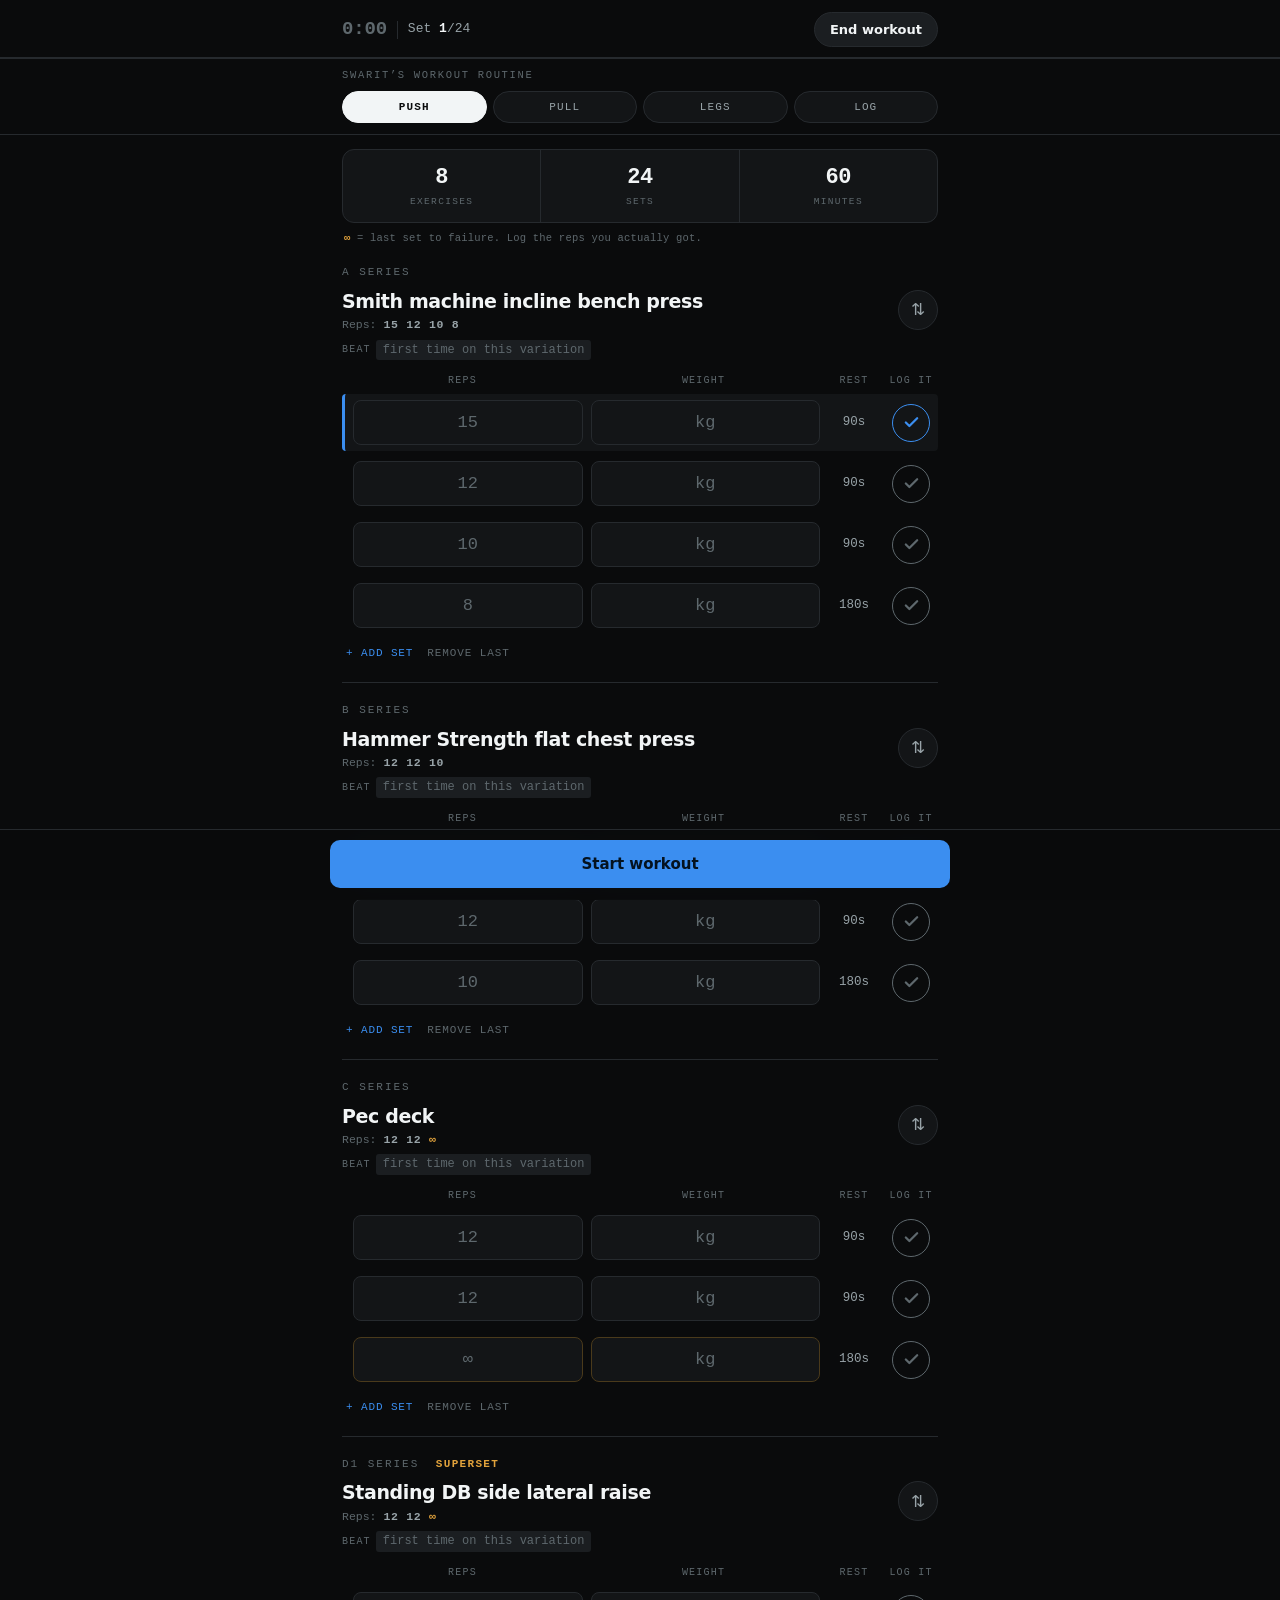
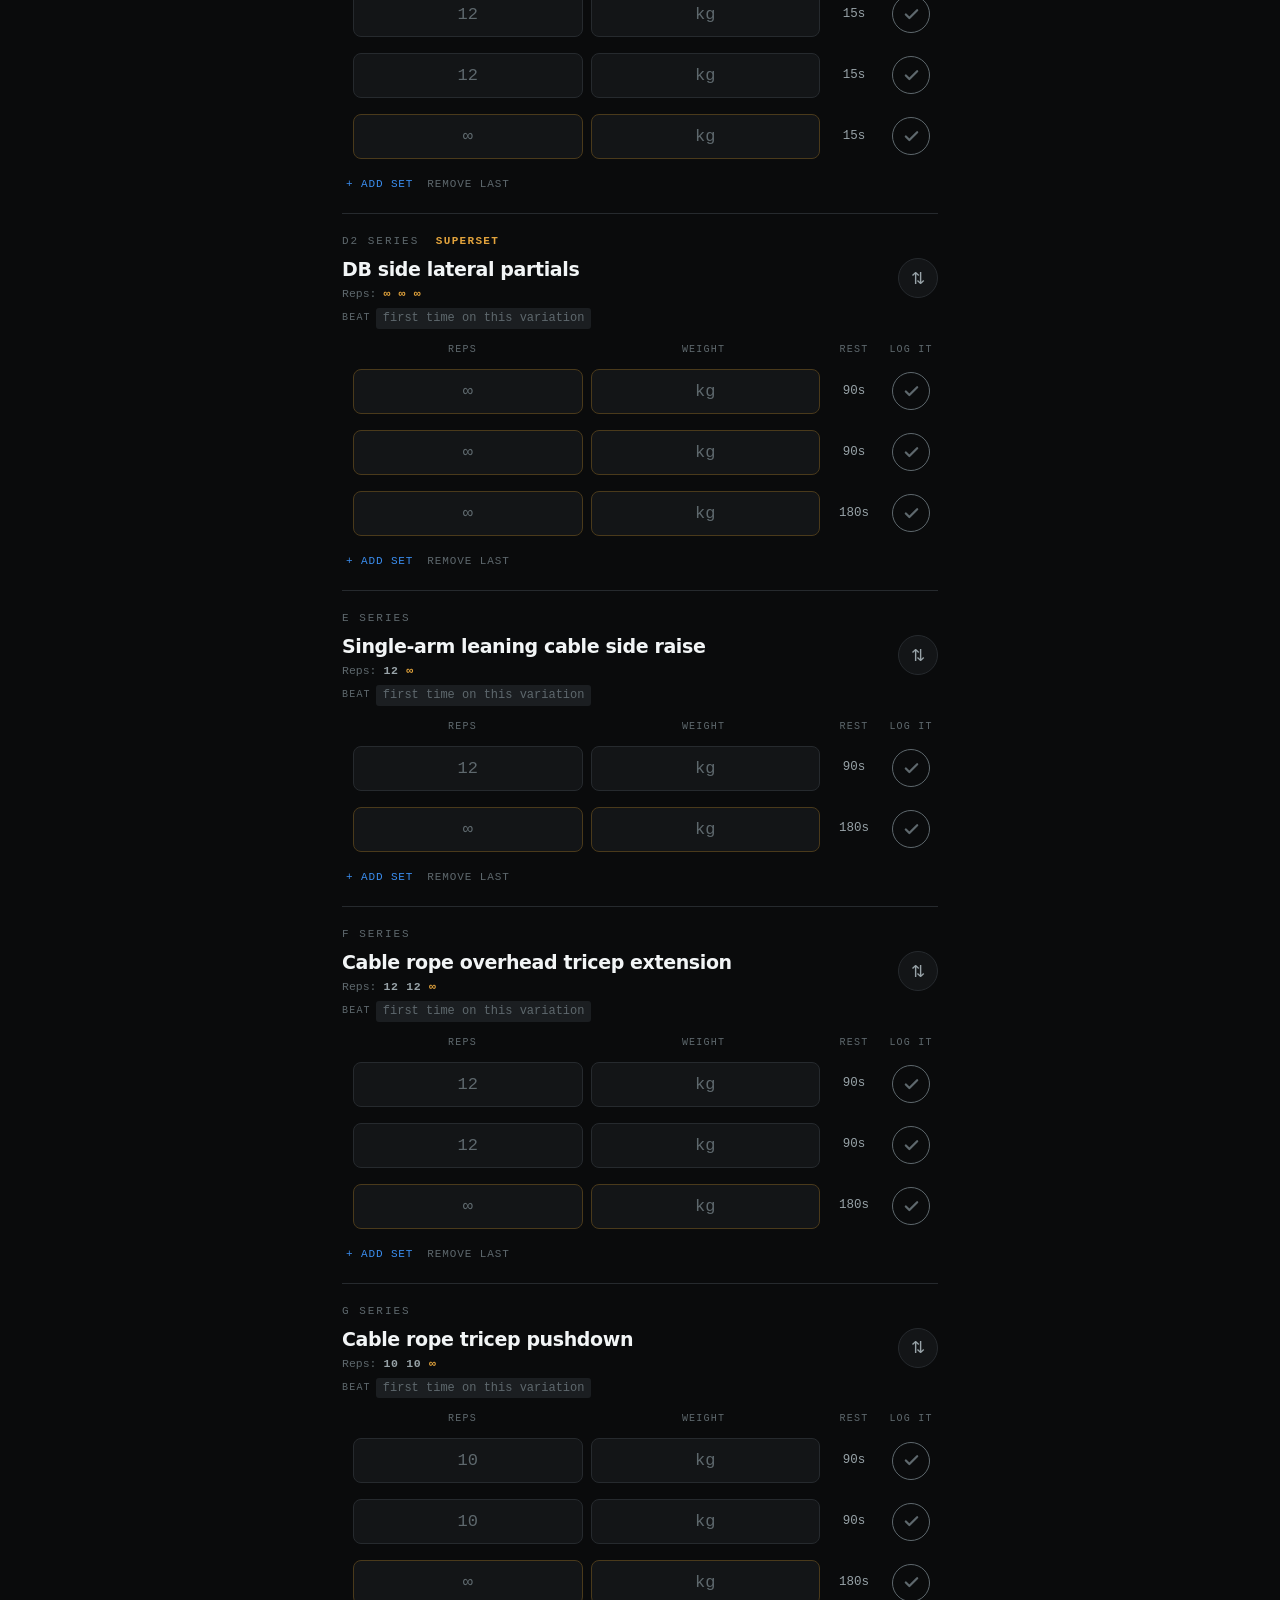
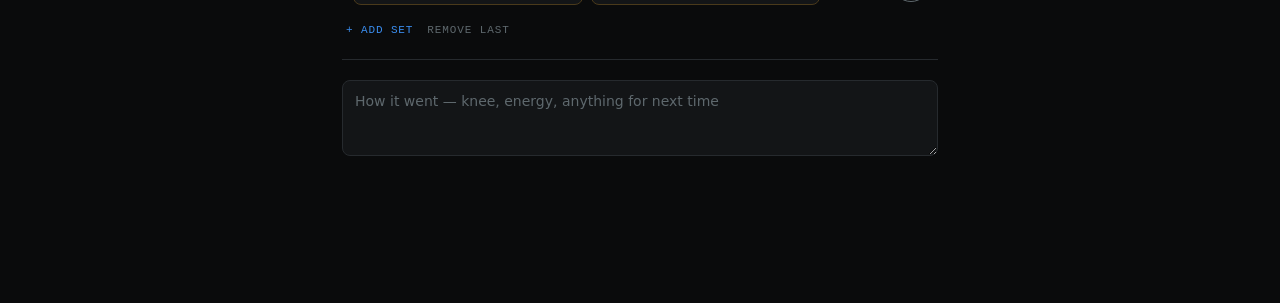
==== commit d13a0daa: "Update workout app v10" ====
--- a/ppl/index.html
+++ b/ppl/index.html
@@ -84,6 +84,13 @@
   .tab:focus-visible, .endbtn:focus-visible { outline: 2px solid var(--blue); outline-offset: 2px; }
 
   /* ---------- exercise ---------- */
+  .inf { color: #E2A33C; font-weight: 700; }
+  .legend {
+    font-family: var(--mono); font-size: 10.5px; color: var(--text-3);
+    margin-top: 8px; padding: 0 2px; letter-spacing: .02em;
+  }
+  .row.tofail input.f { border-color: #4A3A1B; }
+  .row.tofail.active input.f { border-color: #E2A33C; }
   .overview {
     display: flex; background: var(--surface); border: 1px solid var(--line);
     border-radius: 12px; margin-top: 14px; overflow: hidden;
@@ -290,40 +297,35 @@
         alts: ['Barbell incline press', 'Incline DB press', 'Incline chest press machine'] },
       { id: 'p2', name: 'Hammer Strength flat chest press', reps: [12, 12, 10],
         alts: ['Flat DB press', 'Smith flat press', 'Machine chest press'] },
-      { id: 'p3', name: 'Pec deck', reps: [12, 12, 10],
+      { id: 'p3', name: 'Pec deck', reps: [12, 12, '∞'],
         alts: ['Cable fly, high to low', 'Cable crossover', 'Incline DB fly'] },
-      { id: 'p4', name: 'Standing DB side lateral raise', reps: [12, 12, 10], ss: 'D', ssPos: 1,
+      { id: 'p4', name: 'Standing DB side lateral raise', reps: [12, 12, '∞'], ss: 'D', ssPos: 1,
         alts: ['Machine lateral raise', 'Cable lateral raise', 'Leaning DB lateral raise'] },
-      { id: 'p5', name: 'DB side lateral partials', reps: [12, 12, 10], ss: 'D', ssPos: 2,
+      { id: 'p5', name: 'DB side lateral partials', reps: ['∞', '∞', '∞'], ss: 'D', ssPos: 2,
         alts: ['Partials on the machine', 'Cable partials', 'Static hold at the top'] },
-      { id: 'p6', name: 'Single-arm leaning cable side raise', reps: [12, 12],
+      { id: 'p6', name: 'Single-arm leaning cable side raise', reps: [12, '∞'],
         alts: ['Behind-the-back cable lateral raise', 'Neutral-grip lateral raise', 'Cable Y-raise'] },
-      { id: 'p7', name: 'Cable rope overhead tricep extension', reps: [12, 12, 10], ss: 'F', ssPos: 1,
-        alts: ['Two-hand overhead DB extension', 'EZ-bar skullcrusher', 'Single-arm overhead cable'] },
-      { id: 'p8', name: 'Cable rope tricep pushdown', reps: [10, 10, 10], ss: 'F', ssPos: 2,
+      { id: 'p7', name: 'Cable rope overhead tricep extension', reps: [12, 12, '∞'],
+        alts: ['EZ-bar extension behind the head', 'Lying DB extension past the head',
+               'Single-arm overhead cable', 'Seated two-hand DB extension'] },
+      { id: 'p8', name: 'Cable rope tricep pushdown', reps: [10, 10, '∞'],
         alts: ['Straight-bar pushdown', 'Single-arm cable pushdown', 'Dip machine'] }
     ]},
     pull: { label: 'Pull day', ex: [
-      { id: 'l1', name: 'Lat pulldown, subscapularis bias', reps: [12, 12, 10, 8], ss: 'A', ssPos: 1,
-        alts: ['Wide-grip lat pulldown', 'Neutral-grip pulldown', 'Assisted pull-up'] },
-      { id: 'l2', name: 'Underhand lat pulldown', reps: [12, 12, 10], ss: 'A', ssPos: 2,
-        alts: ['Close neutral-grip pulldown', 'Single-arm lat pulldown', 'Assisted chin-up'] },
+      { id: 'l1', name: 'Lat pulldown, subscapularis bias', reps: [12, 12, 10, 8],
+        alts: ['Wide-grip lat pulldown', 'Neutral-grip pulldown', 'Underhand lat pulldown', 'Assisted pull-up'] },
       { id: 'l3', name: 'Chest-supported wide semi-pronated row', reps: [12, 12, 10],
         alts: ['T-bar row', 'Machine row', 'Chest-supported DB row'] },
       { id: 'l4', name: 'Seated close-grip cable row', reps: [12, 12, 10],
         alts: ['Seated machine row', 'Single-arm cable row', 'Wide-grip cable row'] },
-      { id: 'l5', name: 'Chest-supported incline DB rear-delt fly', reps: [12, 12, 10],
+      { id: 'l5', name: 'Chest-supported incline DB rear-delt fly', reps: [12, 12, '∞'],
         alts: ['Reverse pec-deck', 'Cable rear-delt fly', 'Prone incline DB fly'] },
-      { id: 'l6', name: 'Cable rope face pull', reps: [12, 12, 10],
+      { id: 'l6', name: 'Cable rope face pull', reps: [12, 12, '∞'],
         alts: ['Reverse pec-deck', 'Cable rear-delt fly', 'Band pull-apart'] },
-      { id: 'l7', name: 'Trap bar deadlift, high handle', reps: [12, 12, 10],
-        alts: ['Half deadlift / rack pull', '45° hyperextension', 'Light good morning'] },
-      { id: 'l8', name: 'Seated DB curl', reps: [12, 12, 10],
+      { id: 'l8', name: 'Seated DB curl', reps: [12, 12, '∞'],
         alts: ['Incline DB curl', 'Preacher curl', 'Bayesian cable curl'] },
-      { id: 'l9', name: 'EZ-bar reverse grip curl', reps: [12, 12, 10], ss: 'H', ssPos: 1,
-        alts: ['Reverse cable curl', 'Reverse DB curl', 'Wrist roller'] },
-      { id: 'l10', name: 'Standing DB hammer curl', reps: [10, 10, 10], ss: 'H', ssPos: 2,
-        alts: ['Rope hammer curl', 'Cross-body hammer curl', 'Seated hammer curl'] }
+      { id: 'l10', name: 'Standing DB hammer curl', reps: [12, 12, '∞'],
+        alts: ['EZ-bar reverse grip curl', 'Rope hammer curl', 'Cross-body hammer curl'] }
     ]},
     legs: { label: 'Legs day', ex: [
       { id: 'g1', name: 'Barbell box squat', reps: [12, 10, 10, 8],
@@ -332,17 +334,19 @@
         alts: ['Barbell RDL', 'Cable pull-through', 'Light good morning'] },
       { id: 'g3', name: 'Leg press, medium stance', reps: [12, 12, 10],
         alts: ['Leg press, one leg at a time', 'Bulgarian split squat', 'Hack squat'] },
-      { id: 'g4', name: 'Lying hamstring curl', reps: [12, 10, 10],
+      { id: 'g4', name: 'Lying hamstring curl', reps: [12, 10, '∞'],
         alts: ['Seated hamstring curl', 'Assisted Nordic curl', 'Single-leg lying curl'] },
-      { id: 'g5', name: 'Single-leg extension', reps: [12, 12, 10],
+      { id: 'g5', name: 'Single-leg extension', reps: [12, 12, '∞'],
         alts: ['Both-leg extension', 'Sissy squat', 'Cyclist squat'] },
-      { id: 'g6', name: 'Abduction machine', reps: [12, 12, 10],
+      { id: 'g6', name: 'Abduction machine', reps: [12, 12, '∞'],
         alts: ['Abductor + adductor machine', 'Cable hip abduction', 'Banded lateral walk'] },
-      { id: 'g7', name: 'Seated calf raise machine', reps: [12, 12, 10],
+      { id: 'g7', name: 'Seated calf raise machine', reps: [12, 12, '∞'],
         alts: ['Standing calf raise', 'Leg press calf raise', 'Single-leg calf raise'] },
-      { id: 'g8', name: 'Plank', reps: [30, 30, 30], unit: 'sec', ss: 'H', ssPos: 1,
+      { id: 'g10', name: 'Hyperextension machine', reps: [12, 12, 12],
+        alts: ['45° hyperextension', 'Reverse hyperextension', 'Cable pull-through'] },
+      { id: 'g8', name: 'Plank', reps: [30, 30, '∞'], unit: 'sec', ss: 'H', ssPos: 1,
         alts: ['Suitcase carry', 'Pallof press', 'Side plank'] },
-      { id: 'g9', name: 'Decline sit-up', reps: [10, 10, 10], ss: 'H', ssPos: 2,
+      { id: 'g9', name: 'Decline sit-up', reps: [10, 10, '∞'], ss: 'H', ssPos: 2,
         alts: ['Machine crunch', 'Cable crunch', 'Hanging knee raise'] }
     ]}
   };
@@ -471,7 +475,7 @@
     PLAN[day].ex.forEach(function (e) {
       if (used[e.id]) return;
       if (e.ss) {
-        var letter = e.ss;
+        var letter = SERIES[li] || '?';
         PLAN[day].ex.forEach(function (o) {
           if (o.ss === e.ss) { map[o.id] = letter + o.ssPos; used[o.id] = 1; }
         });
@@ -548,7 +552,8 @@
     PLAN[day].ex.forEach(function (e) {
       var rows = d.ex[e.id] || [];
       rows.forEach(function (_, j) {
-        var work = e.unit === 'sec' ? (e.reps[j] || 30) : 40;
+        var t = parseInt(e.reps[j], 10);
+        var work = e.unit === 'sec' ? (isNaN(t) ? 45 : t) : 40;
         var r = (e.ss && e.ssPos === 1) ? REST_SS
               : (j === rows.length - 1 ? REST_EX : REST_SET);
         secs += work + r;
@@ -700,7 +705,8 @@
       '<div class="ovcell"><div class="ovnum">' + plan.ex.length + '</div><div class="ovlab">Exercises</div></div>' +
       '<div class="ovcell"><div class="ovnum">' + tot + '</div><div class="ovlab">Sets</div></div>' +
       '<div class="ovcell"><div class="ovnum">' + mins + '</div><div class="ovlab">Minutes</div></div>' +
-      '</div>';
+      '</div>' +
+      '<div class="legend"><span class="inf">\u221e</span> = last set to failure. Log the reps you actually got.</div>';
 
     plan.ex.forEach(function (e, i) {
       var prev = lastSetsFor(e.id, day);
@@ -718,7 +724,9 @@
       var vName = variantOf(e.id);
       var swapped = vName !== e.name;
       var unit = e.unit === 'sec' ? 's' : '';
-      var schemeStr = e.reps.join('  ');
+      var schemeStr = e.reps.map(function (v) {
+        return v === '\u221e' ? '<span class="inf">\u221e</span>' : v;
+      }).join('  ');
       var slabel = labels[e.id] || SERIES[i];
       var ssTag = e.ss ? '<span class="sstag">Superset</span>' : '';
       var opts = [e.name].concat(e.alts || []);
@@ -747,9 +755,10 @@
         var isLast = j === rows.length - 1;
         var defRest = (e.ss && e.ssPos === 1) ? REST_SS + 's' : (isLast ? REST_EX : REST_SET) + 's';
         var target = e.reps[j] !== undefined ? e.reps[j] : '';
+        var toFail = target === '\u221e';
         var pv = prev ? prev.sets[j] : null;
         var beat = s.done && beatsPrev(s, pv);
-        html += '<div class="row' + (isActive ? ' active' : '') + (s.done ? ' done' : '') + '">' +
+        html += '<div class="row' + (isActive ? ' active' : '') + (s.done ? ' done' : '') + (toFail ? ' tofail' : '') + '">' +
           '<input class="f" inputmode="numeric" data-ex="' + e.id + '" data-i="' + j + '" data-f="r" value="' + (s.r || '') + '" placeholder="' + (pv && num(pv.r) !== null ? pv.r : target) + '" aria-label="Reps set ' + (j + 1) + '">' +
           '<input class="f" inputmode="decimal" data-ex="' + e.id + '" data-i="' + j + '" data-f="w" value="' + (s.w || '') + '" placeholder="' + (pv && num(pv.w) !== null ? pv.w + ' kg' : 'kg') + '" aria-label="Weight set ' + (j + 1) + '">' +
           '<div class="restcell" data-rest="' + e.id + '-' + j + '" data-default="' + defRest + '">' + defRest + '</div>' +
